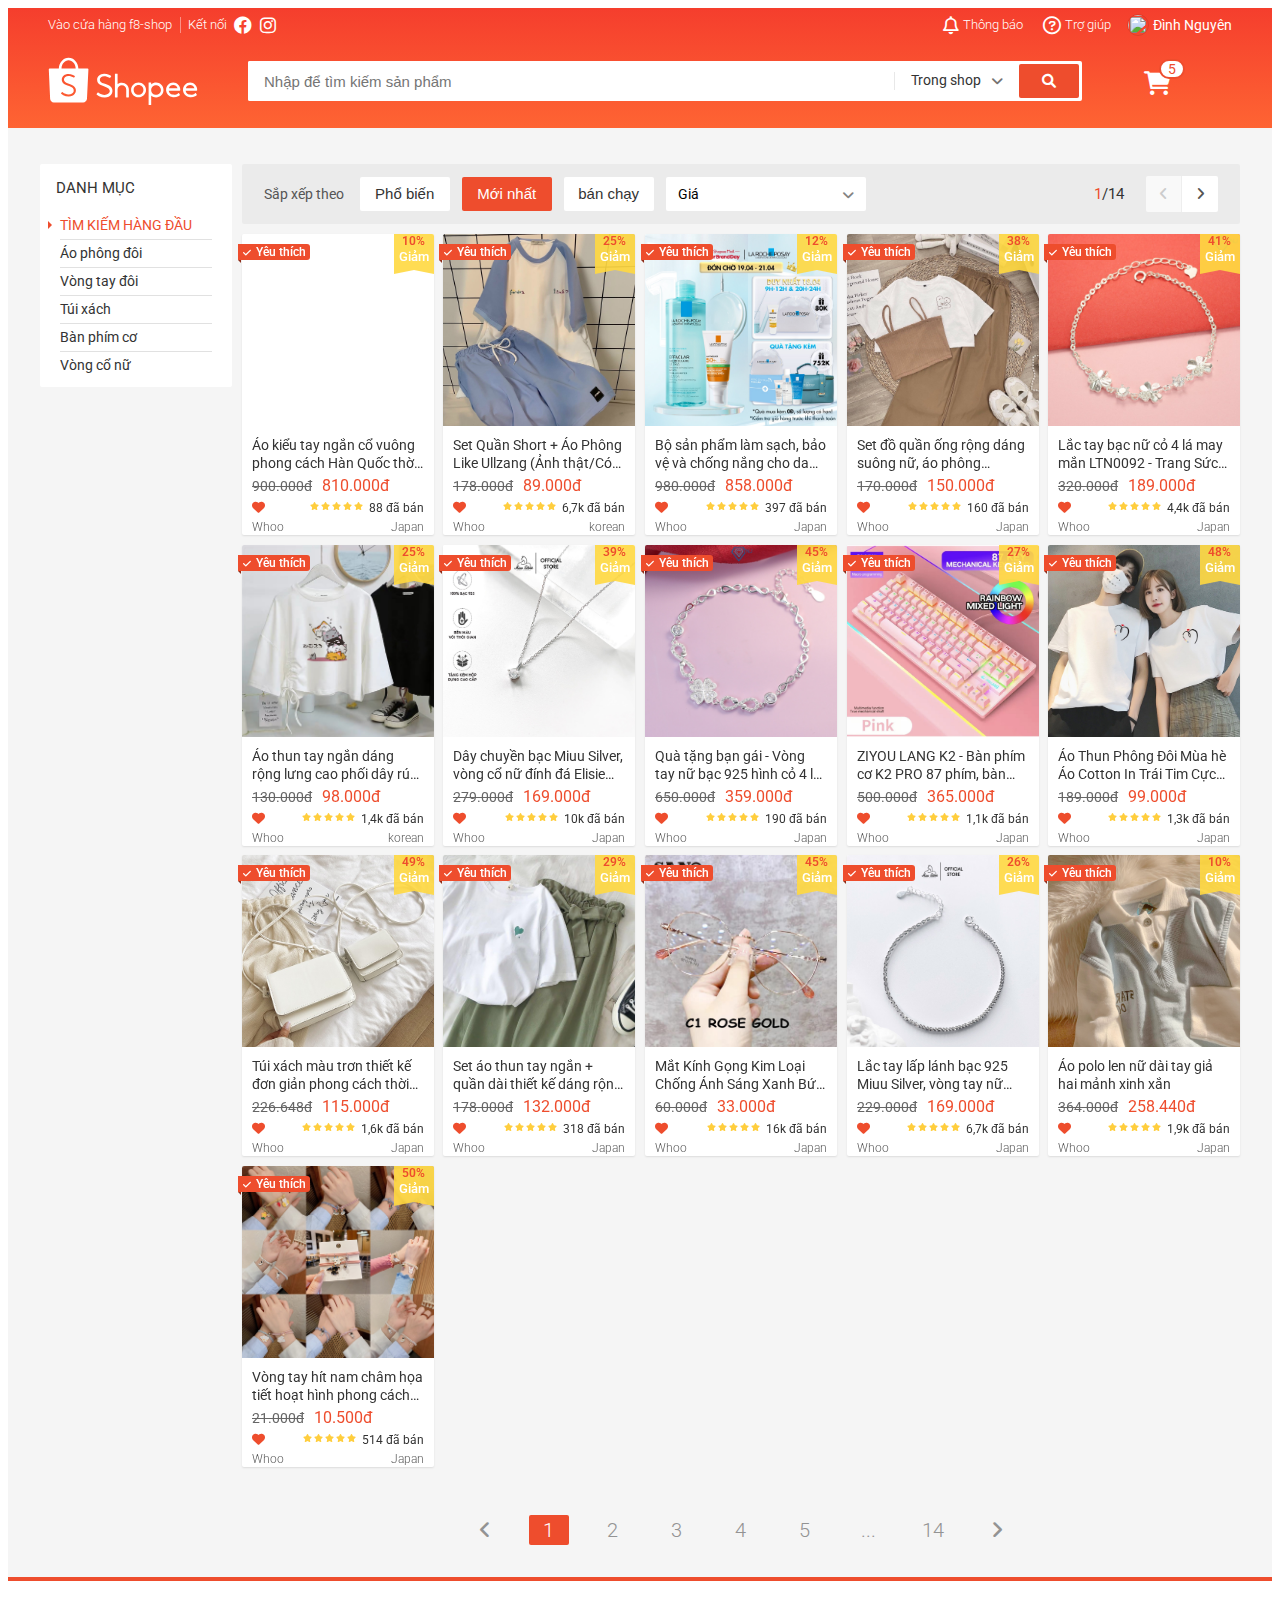
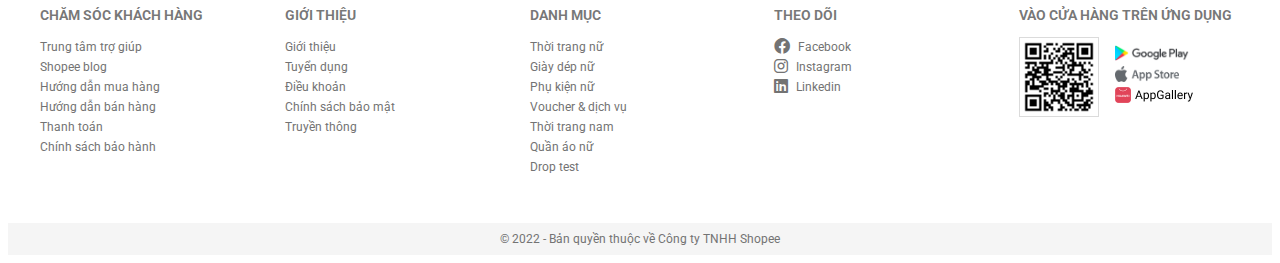
==== index.html @ a113d060 "first" ====
<!DOCTYPE html>
<html lang="en">
<head>
    <meta charset="UTF-8">
    <meta http-equiv="X-UA-Compatible" content="IE=edge">
    <meta name="viewport" content="width=device-width, initial-scale=1.0">
    <link rel="stylesheet" href="https://cdnjs.cloudflare.com/ajax/libs/normalize/8.0.1/normalize.min.css">
    <link rel="stylesheet" href="./assets/css/base.css">
    <link rel="stylesheet" href="./assets/css/main.css">
    <link rel="stylesheet" href="./assets/css/grid.css">
    <link rel="stylesheet" href="./assets/css/responsive.css">
    <link rel="preconnect" href="https://fonts.googleapis.com">
    <link rel="preconnect" href="https://fonts.gstatic.com" crossorigin>
    <link rel="stylesheet" href="./assets/fonts/fontawesome-free-6.1.1-web/css/all.min.css">
    <link href="https://fonts.googleapis.com/css2?family=Roboto:ital,wght@0,300;0,400;0,500;1,700&display=swap" rel="stylesheet">
    <title>Document</title>
</head>
<body>
    <div class="app">
        <header class="header">
            <div class="grid wide">
                <nav class="header__navbar hide-on-mobile-tablet">
                    <ul class="header__navbar-list">
                        <li class="header__navbar-item header__navbar-item--has-qr header__navbar-item--separate">
                            Vào cửa hàng f8-shop

                            <!-- header QR code -->
                            <div class="header__qr">
                                <img  src="./assets/img/qr_code.png" alt="QR code" class="header__qr-img">
                                <div class="header__qr-apps">
                                    <a href="" class="header__qr-link">
                                        <img src="./assets/img/google_play.png" alt="Google Play" class="header__qr-download-img">
                                    </a>
                                    <a href="" class="header__qr-link">
                                        <img src="./assets/img/app_store.png" alt="App Store" class="header__qr-download-img">
                                    </a>
                                    <a href="" class="header__qr-link">
                                        <img src="./assets/img/app_gladien.png" alt="App gladien" class="header__qr-download-img">
                                    </a>
                                </div>
                            </div>
                        </li>
                        <li class="header__navbar-item">
                            <span class="header__navbar-title--no-pointer">Kết nối</span> 
                            <a href="" class="header__navbar-icon-link">
                                <i class="header__navbar-icon fa-brands fa-facebook"></i>
                            </a>
                            <a href="" class="header__navbar-icon-link">
                                <i class="header__navbar-icon fa-brands fa-instagram"></i>
                            </a>
                        </li>
                    </ul>
                    
                    <ul class="header__navbar-list">
                        <li class="header__navbar-item header__navbar-item--has-notify">
                            <a href="" class="header__navbar-item-link">
                                <i class="header__navbar-icon fa-regular fa-bell"></i>
                                Thông báo
                            </a>
                             <!-- thong bao khi an -->
                            <div class="header__notify">
                                <header class="header__notify-header">
                                    <h3>Thông báo mới nhận</h3>
                                </header>
                                <ul class="header__notify-list">
                                    <li class="header__notify-item header__notify-item--viewed">
                                        <a href="" class="header__notify-link">
                                            <span>
                                                <img src="https://cf.shopee.vn/file/cf96ce5e771497d297687ad515008b70_tn" alt="" class="header__notify-img">
                                            </span>
                                            <div class="header__notify-info">
                                                <span class="header__notify-name">Nước hoa OMHON</span>
                                                <span class="header__notify-descriotion">Nước hoa nhãn hiệu OMLAOM</span>
                                            </div>
                                        </a>
                                    </li>
                                    <li class="header__notify-item header__notify-item--viewed">
                                        <a href="" class="header__notify-link">
                                            <span>
                                                <img src="https://cf.shopee.vn/file/616492b8034a6704433f8a7bff65066b" alt="" class="header__notify-img">
                                            </span>
                                            <div class="header__notify-info">
                                                <span class="header__notify-name">Khăn giấy liêm sỉ</span>
                                                <span class="header__notify-descriotion">Chuyên dùng để lau mồm những đứa ngứa mồm</span>
                                            </div>
                                        </a>
                                    </li>
                                    <li class="header__notify-item ">
                                        <a href="" class="header__notify-link">
                                            <span>
                                                <img src="https://cf.shopee.vn/file/54522c7eaac284ae2e53b05080663fac" alt="" class="header__notify-img">
                                            </span>
                                            <div class="header__notify-info">
                                                <span class="header__notify-name">Bàn phím cơ</span>
                                                <span class="header__notify-descriotion">Gõ là sướng, chạm là phê</span>
                                            </div>
                                        </a>
                                    </li>
                                    <li class="header__notify-item ">
                                        <a href="" class="header__notify-link">
                                            <span>
                                                <img src="https://cf.shopee.vn/file/06711e3a0b77868fa7aab584ec71fabf" alt="" class="header__notify-img">
                                            </span>
                                            <div class="header__notify-info">
                                                <span class="header__notify-name">Áo sơ mi luisvutton</span>
                                                <span class="header__notify-descriotion">Áo kiểu cổ vuông phối tay phồng áo sơ mi thời trang</span>
                                            </div>
                                        </a>
                                    </li>
                                </ul>
                                <footer class="header__notify-footer">
                                    <a href="" class="header__notify-footer-btn">Xem tất cả</a>
                                </footer>
                            </div>
                        </li>
                        
                        <li class="header__navbar-item">
                            <a href="" class="header__navbar-item-link">
                                <i class="header__navbar-icon fa-regular fa-circle-question"></i>
                                Trợ giúp
                            </a>  
                        </li>

                        <!-- <li class="header__navbar-item header__navbar-item--strong header__navbar-item--separate">Đăng ký</li>
                        <li class="header__navbar-item header__navbar-item--strong">Đăng nhập</li> -->
                        <li class="header__navbar-item header__navbar-user">
                            <img src="https://files.fullstack.edu.vn/f8-prod/user_avatars/59886/622811434db32.jpg" alt="" class="header__navbar-user-img">
                            <span class="header__navbar-user-name">Đình Nguyên</span>
                            <ul class="header__navbar-user-menu">
                                <li class="header__navbar-user-item">
                                    <a href="">Tài khoản của tôi</a>
                                </li>

                                <li class="header__navbar-user-item">
                                    <a href="">Địa chỉ của tôi</a>
                                </li>

                                <li class="header__navbar-user-item">
                                    <a href="">Đơn mua</a>
                                </li>

                                <li class="header__navbar-user-item header__navbar-user-item--separate">
                                    <a href="">Đăng xuất</a>
                                </li>
                            </ul>
                        </li>  
                    </ul>
                </nav>
                <!-- header with search -->
                <div class="header-with-search">
                    <label for="mobile-search-checkbox" class="header__mobile-search">
                        <i class=" header__mobile-search-icon fa-solid fa-magnifying-glass"></i>
                    </label>

                    <div class="header__logo hide-on-tablet">
                        <a href="#" class="header__logo-link ">
                            <svg viewBox="0 0 192 65" class="header__logo-img"><g fill-rule="evenodd"><path fill="#fff" d="M35.6717403 44.953764c-.3333497 2.7510509-2.0003116 4.9543414-4.5823845 6.0575984-1.4379707.6145919-3.36871.9463856-4.896954.8421628-2.3840266-.0911143-4.6237865-.6708937-6.6883352-1.7307424-.7375522-.3788551-1.8370513-1.1352759-2.6813095-1.8437757-.213839-.1790053-.239235-.2937577-.0977428-.4944671.0764015-.1151823.2172535-.3229831.5286218-.7791994.45158-.6616533.5079208-.7446018.5587128-.8221779.14448-.2217688.3792333-.2411091.6107855-.0588804.0243289.0189105.0243289.0189105.0426824.0333083.0379873.0294402.0379873.0294402.1276204.0990653.0907002.0706996.14448.1123887.166248.1287205 2.2265285 1.7438508 4.8196989 2.7495466 7.4376251 2.8501162 3.6423042-.0496401 6.2615109-1.6873341 6.7308041-4.2020035.5160305-2.7675977-1.6565047-5.1582742-5.9070334-6.4908212-1.329344-.4166762-4.6895175-1.7616869-5.3090528-2.1250697-2.9094471-1.7071043-4.2697358-3.9430584-4.0763845-6.7048539.296216-3.8283059 3.8501677-6.6835796 8.340785-6.702705 2.0082079-.004083 4.0121475.4132378 5.937338 1.2244562.6816382.2873109 1.8987274.9496089 2.3189359 1.2633517.2420093.1777159.2898136.384872.1510957.60836-.0774686.12958-.2055158.3350171-.4754821.7632974l-.0029878.0047276c-.3553311.5640922-.3664286.5817134-.447952.7136572-.140852.2144625-.3064598.2344475-.5604202.0732783-2.0600669-1.3839063-4.3437898-2.0801572-6.8554368-2.130442-3.126914.061889-5.4706057 1.9228561-5.6246892 4.4579402-.0409751 2.2896772 1.676352 3.9613243 5.3858811 5.2358503 7.529819 2.4196871 10.4113092 5.25648 9.869029 9.7292478M26.3725216 5.42669372c4.9022893 0 8.8982174 4.65220288 9.0851664 10.47578358H17.2875686c.186949-5.8235807 4.1828771-10.47578358 9.084953-10.47578358m25.370857 11.57065968c0-.6047069-.4870064-1.0948761-1.0875481-1.0948761h-11.77736c-.28896-7.68927544-5.7774923-13.82058185-12.5059489-13.82058185-6.7282432 0-12.2167755 6.13130641-12.5057355 13.82058185l-11.79421958.0002149c-.59136492.0107446-1.06748731.4968309-1.06748731 1.0946612 0 .0285807.00106706.0569465.00320118.0848825H.99995732l1.6812605 37.0613963c.00021341.1031483.00405483.2071562.01173767.3118087.00170729.0236381.003628.0470614.00554871.0704847l.00362801.0782207.00405483.004083c.25545428 2.5789222 2.12707837 4.6560709 4.67201764 4.7519129l.00576212.0055872h37.4122078c.0177132.0002149.0354264.0004298.0531396.0004298.0177132 0 .0354264-.0002149.0531396-.0004298h.0796027l.0017073-.0015043c2.589329-.0706995 4.6867431-2.1768587 4.9082648-4.787585l.0012805-.0012893.0017073-.0350275c.0021341-.0275062.0040548-.0547975.0057621-.0823037.0040548-.065757.0068292-.1312992.0078963-.1964115l1.8344904-37.207738h-.0012805c.001067-.0186956.0014939-.0376062.0014939-.0565167M176.465457 41.1518926c.720839-2.3512494 2.900423-3.9186779 5.443734-3.9186779 2.427686 0 4.739107 1.6486899 5.537598 3.9141989l.054826.1556978h-11.082664l.046506-.1512188zm13.50267 3.4063683c.014933.0006399.014933.0006399.036906.0008531.021973-.0002132.021973-.0002132.044372-.0008531.53055-.0243144.950595-.4766911.950595-1.0271786 0-.0266606-.000853-.0496953-.00256-.0865936.000427-.0068251.000427-.020262.000427-.0635588 0-5.1926268-4.070748-9.4007319-9.09145-9.4007319-5.020488 0-9.091235 4.2081051-9.091235 9.4007319 0 .3871116.022399.7731567.067838 1.1568557l.00256.0204753.01408.1013102c.250022 1.8683731 1.047233 3.5831812 2.306302 4.9708108-.00064-.0006399.00064.0006399.007253.0078915 1.396026 1.536289 3.291455 2.5833031 5.393601 2.9748936l.02752.0053321v-.0027727l.13653.0228215c.070186.0119439.144211.0236746.243409.039031 2.766879.332724 5.221231-.0661182 7.299484-1.1127057.511777-.2578611.971928-.5423827 1.37064-.8429007.128211-.0968312.243622-.1904632.34346-.2781231.051412-.0452164.092372-.083181.114131-.1051493.468898-.4830897.498124-.6543572.215249-1.0954297-.31146-.4956734-.586228-.9179769-.821744-1.2675504-.082345-.1224254-.154023-.2267215-.214396-.3133151-.033279-.0475624-.033279-.0475624-.054399-.0776356-.008319-.0117306-.008319-.0117306-.013866-.0191956l-.00256-.0038391c-.256208-.3188605-.431565-.3480805-.715933-.0970445-.030292.0268739-.131624.1051493-.14997.1245582-1.999321 1.775381-4.729508 2.3465571-7.455854 1.7760208-.507724-.1362888-.982595-.3094759-1.419919-.5184948-1.708127-.8565509-2.918343-2.3826022-3.267563-4.1490253l-.02752-.1394881h13.754612zM154.831964 41.1518926c.720831-2.3512494 2.900389-3.9186779 5.44367-3.9186779 2.427657 0 4.739052 1.6486899 5.537747 3.9141989l.054612.1556978h-11.082534l.046505-.1512188zm13.502512 3.4063683c.015146.0006399.015146.0006399.037118.0008531.02176-.0002132.02176-.0002132.044159-.0008531.530543-.0243144.950584-.4766911.950584-1.0271786 0-.0266606-.000854-.0496953-.00256-.0865936.000426-.0068251.000426-.020262.000426-.0635588 0-5.1926268-4.070699-9.4007319-9.091342-9.4007319-5.020217 0-9.091343 4.2081051-9.091343 9.4007319 0 .3871116.022826.7731567.068051 1.1568557l.00256.0204753.01408.1013102c.250019 1.8683731 1.04722 3.5831812 2.306274 4.9708108-.00064-.0006399.00064.0006399.007254.0078915 1.396009 1.536289 3.291417 2.5833031 5.393538 2.9748936l.027519.0053321v-.0027727l.136529.0228215c.070184.0119439.144209.0236746.243619.039031 2.766847.332724 5.22117-.0661182 7.299185-1.1127057.511771-.2578611.971917-.5423827 1.370624-.8429007.128209-.0968312.243619-.1904632.343456-.2781231.051412-.0452164.09237-.083181.11413-.1051493.468892-.4830897.498118-.6543572.215246-1.0954297-.311457-.4956734-.586221-.9179769-.821734-1.2675504-.082344-.1224254-.154022-.2267215-.21418-.3133151-.033492-.0475624-.033492-.0475624-.054612-.0776356-.008319-.0117306-.008319-.0117306-.013866-.0191956l-.002346-.0038391c-.256419-.3188605-.431774-.3480805-.716138-.0970445-.030292.0268739-.131623.1051493-.149969.1245582-1.999084 1.775381-4.729452 2.3465571-7.455767 1.7760208-.507717-.1362888-.982582-.3094759-1.419902-.5184948-1.708107-.8565509-2.918095-2.3826022-3.267311-4.1490253l-.027733-.1394881h13.754451zM138.32144123 49.7357905c-3.38129629 0-6.14681004-2.6808521-6.23169343-6.04042014v-.31621743c.08401943-3.35418649 2.85039714-6.03546919 6.23169343-6.03546919 3.44242097 0 6.23320537 2.7740599 6.23320537 6.1960534 0 3.42199346-2.7907844 6.19605336-6.23320537 6.19605336m.00172791-15.67913203c-2.21776751 0-4.33682838.7553485-6.03989586 2.140764l-.19352548.1573553V34.6208558c0-.4623792-.0993546-.56419733-.56740117-.56419733h-2.17651376c-.47409424 0-.56761716.09428403-.56761716.56419733v27.6400724c0 .4539841.10583425.5641973.56761716.5641973h2.17651376c.46351081 0 .56740117-.1078454.56740117-.5641973V50.734168l.19352548.1573553c1.70328347 1.3856307 3.82234434 2.1409792 6.03989586 2.1409792 5.27140956 0 9.54473746-4.2479474 9.54473746-9.48802964 0-5.239867-4.2733279-9.48781439-9.54473746-9.48781439M115.907646 49.5240292c-3.449458 0-6.245805-2.7496948-6.245805-6.1425854 0-3.3928907 2.79656-6.1427988 6.245805-6.1427988 3.448821 0 6.24538 2.7499081 6.24538 6.1427988 0 3.3926772-2.796346 6.1425854-6.24538 6.1425854m.001914-15.5438312c-5.28187 0-9.563025 4.2112903-9.563025 9.4059406 0 5.1944369 4.281155 9.4059406 9.563025 9.4059406 5.281657 0 9.562387-4.2115037 9.562387-9.4059406 0-5.1946503-4.280517-9.4059406-9.562387-9.4059406M94.5919049 34.1890939c-1.9281307 0-3.7938902.6198995-5.3417715 1.7656047l-.188189.1393105V23.2574169c0-.4254677-.1395825-.5643476-.5649971-.5643476h-2.2782698c-.4600414 0-.5652122.1100273-.5652122.5643476v29.2834155c0 .443339.1135587.5647782.5652122.5647782h2.2782698c.4226187 0 .5649971-.1457701.5649971-.5647782v-9.5648406c.023658-3.011002 2.4931278-5.4412923 5.5299605-5.4412923 3.0445753 0 5.516841 2.4421328 5.5297454 5.4630394v9.5430935c0 .4844647.0806524.5645628.5652122.5645628h2.2726775c.481764 0 .565212-.0824666.565212-.5645628v-9.5710848c-.018066-4.8280677-4.0440197-8.7806537-8.9328471-8.7806537M62.8459442 47.7938061l-.0053397.0081519c-.3248668.4921188-.4609221.6991347-.5369593.8179812-.2560916.3812097-.224267.551113.1668119.8816949.91266.7358184 2.0858968 1.508535 2.8774525 1.8955369 2.2023021 1.076912 4.5810275 1.646045 7.1017886 1.6975309 1.6283921.0821628 3.6734936-.3050536 5.1963734-.9842376 2.7569891-1.2298679 4.5131066-3.6269626 4.8208863-6.5794607.4985136-4.7841067-2.6143125-7.7747902-10.6321784-10.1849709l-.0021359-.0006435c-3.7356476-1.2047686-5.4904836-2.8064071-5.4911243-5.0426086.1099976-2.4715346 2.4015793-4.3179454 5.4932602-4.4331449 2.4904317.0062212 4.6923065.6675996 6.8557356 2.0598624.4562232.2767364.666607.2256796.9733188-.172263.035242-.0587797.1332787-.2012238.543367-.790093l.0012815-.0019308c.3829626-.5500403.5089793-.7336731.5403767-.7879478.258441-.4863266.2214903-.6738208-.244985-1.0046173-.459427-.3290803-1.7535544-1.0024722-2.4936356-1.2978721-2.0583439-.8211991-4.1863175-1.2199998-6.3042524-1.1788111-4.8198184.1046878-8.578747 3.2393171-8.8265087 7.3515337-.1572005 2.9703036 1.350301 5.3588174 4.5000778 7.124567.8829712.4661613 4.1115618 1.6865902 5.6184225 2.1278667 4.2847814 1.2547527 6.5186944 3.5630343 6.0571315 6.2864205-.4192725 2.4743234-3.0117991 4.1199394-6.6498372 4.2325647-2.6382344-.0549182-5.2963324-1.0217793-7.6043603-2.7562084-.0115337-.0083664-.0700567-.0519149-.1779185-.1323615-.1516472-.1130543-.1516472-.1130543-.1742875-.1300017-.4705335-.3247898-.7473431-.2977598-1.0346184.1302162-.0346012.0529875-.3919333.5963776-.5681431.8632459"></path></g></svg>
                        </a>
                    </div>

                    <input type="checkbox" hidden name="" id="mobile-search-checkbox" class="header__search-checkbox">
                    <div class="header__search">
                        <div class="header__search-input-wrap">
                            <input type="text" class="header__search-input" placeholder="Nhập để tìm kiếm sản phẩm">
                            <!-- search history -->
                            <div class="header__search-history">
                                <h3 class="header__search-history-heading">
                                    Lịch sử tìm kiếm
                                </h3>
                                <ul class="header__search-history-list">
                                    <li class="header__search-history-item">
                                        <a href="">Bàn phím cơ</a>
                                    </li>
                                    <li class="header__search-history-item">
                                        <a href="">Croptop nữ</a>
                                    </li>
                                    <li class="header__search-history-item">
                                        <a href="">Kem dưỡng da</a>
                                    </li>
                                    <li class="header__search-history-item">
                                        <a href="">phụ kiện đôi</a>
                                    </li>
                                </ul>
                            </div>
                        </div>
                        
                        <div class="header__search-select">
                            <span class="header__search-select-label">
                                Trong shop
                            </span>
                            <i class="header__search-select-icon fa-solid fa-angle-down"></i>
                            <ul class="header__search-option">
                                <li class="header__search-option-item header__search-option-item--active">
                                    <span>Trong shop</span>
                                    <i class="fa-solid fa-check"></i>
                                </li>
                                <li class="header__search-option-item">
                                    <span>Ngoai shop</span>
                                    <i class="fa-solid fa-check"></i>
                                </li>
                            </ul>
                        </div>
                        <button class="header__search-btn">
                            <i class="header__search-btn-icon fa-solid fa-magnifying-glass"></i>
                        </button>
                    </div>
                    <!-- cart layout -->
                    <div class="header__cart">
                        <div class="header__cart-wrap">
                            <i class="header__cart-icon fa-solid fa-cart-shopping"></i>
                            <span class="header__cart-notice">5</span>


                            <!-- no cart :header__cart-list--no-cart -->
                            <!-- TH no cart thif Thêm class :header__cart-list--no-cart  vào <div class="header__cart-list ">-->
                            <div class="header__cart-list ">
                                <img src="./assets/img/no-cart.png" alt="" class="header__cart-no-cart-img">
                                <span class="header__cart-list-no-cart-msg">
                                    Chưa có sản phẩm
                                </span>
                                <h4 class="header__cart-heading">Sản phẩm đã thêm</h4>
                                <ul class="header__cart-list-item">
                                    <!-- cart item -->
                                    <li class="header__cart-item">
                                        <img src="./assets/img/san_pham_shoppe/croptobratruecolor.jpg" alt="" class="header__cart-img">
                                        <div class="header__cart-item-info">
                                            <div class="header__cart-item-head">
                                                <h5 class="header__cart-item-name">
                                                    Bộ Áo Croptop Nữ Kèm Bra 2 Màu
                                                </h5>
                                                <div class="header__cart-item-price-wrap">
                                                    <span class="header__cart-item-price">45.000đ</span>
                                                    <span class="header__cart-item-multiply">x</span>
                                                    <span class="header__cart-item-qnt">2</span>
                                                </div>                                            
                                            </div>
                                            <div class="header__cart-item-body">
                                                <span class="header__cart-item-description">
                                                    Phân loại: Áo
                                                </span>
                                                <span class="header__cart-item-remove">Xóa</span>
                                            </div>
                                        </div>
                                    </li>

                                    <li class="header__cart-item">
                                        <img src="./assets/img/san_pham_shoppe/lac_tay.jpg" alt="" class="header__cart-img">
                                        <div class="header__cart-item-info">
                                            <div class="header__cart-item-head">
                                                <h5 class="header__cart-item-name">
                                                    Lắc tay bạc nữ cỏ 4 lá may mắn LTN0092 - Trang Sức TNJ
                                                </h5>
                                                <div class="header__cart-item-price-wrap">
                                                    <span class="header__cart-item-price">169.000đ</span>
                                                    <span class="header__cart-item-multiply">x</span>
                                                    <span class="header__cart-item-qnt">1</span>
                                                </div>                                            
                                            </div>
                                            <div class="header__cart-item-body">
                                                <span class="header__cart-item-description">
                                                    Phân loại: Bạc
                                                </span>
                                                <span class="header__cart-item-remove">Xóa</span>
                                            </div>
                                        </div>
                                    </li>

                                    <li class="header__cart-item">
                                        <img src="./assets/img/san_pham_shoppe/ao_co_vuong.jpg" alt="" class="header__cart-img">
                                        <div class="header__cart-item-info">
                                            <div class="header__cart-item-head">
                                                <h5 class="header__cart-item-name">
                                                    Áo kiểu cổ vuông thời trang
                                                </h5>
                                                <div class="header__cart-item-price-wrap">
                                                    <span class="header__cart-item-price">299.000đ</span>
                                                    <span class="header__cart-item-multiply">x</span>
                                                    <span class="header__cart-item-qnt">1</span>
                                                </div>                                            
                                            </div>
                                            <div class="header__cart-item-body">
                                                <span class="header__cart-item-description">
                                                    Phân loại: Áo
                                                </span>
                                                <span class="header__cart-item-remove">Xóa</span>
                                            </div>
                                        </div>
                                    </li>

                                    <li class="header__cart-item">
                                        <img src="./assets/img/san_pham_shoppe/switch.jpg" alt="" class="header__cart-img">
                                        <div class="header__cart-item-info">
                                            <div class="header__cart-item-head">
                                                <h5 class="header__cart-item-name">
                                                    Bàn Phím Cơ Máy Tính K2 PRO 
                                                </h5>
                                                <div class="header__cart-item-price-wrap">
                                                    <span class="header__cart-item-price">530.000đ</span>
                                                    <span class="header__cart-item-multiply">x</span>
                                                    <span class="header__cart-item-qnt">1</span>
                                                </div>                                            
                                            </div>
                                            <div class="header__cart-item-body">
                                                <span class="header__cart-item-description">
                                                    Phân loại: Bàn phím
                                                </span>
                                                <span class="header__cart-item-remove">Xóa</span>
                                            </div>
                                        </div>
                                    </li>
                                    
                                    <li class="header__cart-item">
                                        <img src="./assets/img/san_pham_shoppe/áo đôi.jpg" alt="" class="header__cart-img">
                                        <div class="header__cart-item-info">
                                            <div class="header__cart-item-head">
                                                <h5 class="header__cart-item-name">
                                                    Áo thun cặp, áo đôi nam nữ tay lỡ form rộng ATL60
                                                </h5>
                                                <div class="header__cart-item-price-wrap">
                                                    <span class="header__cart-item-price">199.000đ</span>
                                                    <span class="header__cart-item-multiply">x</span>
                                                    <span class="header__cart-item-qnt">2</span>
                                                </div>                                            
                                            </div>
                                            <div class="header__cart-item-body">
                                                <span class="header__cart-item-description">
                                                    Phân loại: Áo
                                                </span>
                                                <span class="header__cart-item-remove">Xóa</span>
                                            </div>
                                        </div>
                                    </li>
                                </ul>

                                <button class="header__cart-view-cart btn btn--primary">Xem giỏ hàng</button>
                            </div>
                        </div>
                    </div>
                </div>
            </div>
            <ul class="header__sort-bar">
                <li class="header__sort-item">
                    <a href="" class="header__sort-link">Liên quan</a>
                </li>
                <li class="header__sort-item header__sort-item--active">
                    <a href="" class="header__sort-link">Mới nhất</a>
                </li>
                <li class="header__sort-item">
                    <a href="" class="header__sort-link">Bán chạy</a>
                </li>
                <li class="header__sort-item">
                    <a href="" class="header__sort-link">Giá</a>
                </li>
            </ul>

        </header>

        <div class="app__container">
            <div class="grid wide">
                <div class="row sm-gutter app__content">
                    <div class="col l-2 m-0 c-0">
                     <nav class="category">
                         <h3 class="category__heading">
                             Danh mục
                         </h3>
         
                         <ul class="category-list">
                             <li class="category-item category-item--active">
                                 <a href="#" class="category-item__link">TÌM KIẾM HÀNG ĐẦU</a>
                             </li>
                             <li class="category-item">
                                <a href="#" class="category-item__link">Áo phông đôi</a>
                             </li>
                             <li class="category-item ">
                                 <a href="#" class="category-item__link">Vòng tay đôi</a>
                             </li>
                             <li class="category-item">
                                 <a href="#" class="category-item__link">Túi xách</a>
                             </li>
                             <li class="category-item">
                                <a href="#" class="category-item__link">Bàn phím cơ</a>
                            </li>
                            <li class="category-item">
                                <a href="#" class="category-item__link">Vòng cổ nữ</a>
                            </li>
                         </ul>
                     </nav>
                     </div>
                    <div class="col l-10 m-12 c-12">
                        <div class="home-filter hide-on-mobile-tablet">
                            <span class="home-filter_label">Sắp xếp theo</span>
                            <button class="home-filter__btn btn">Phổ biến</button>
                            <button class="home-filter__btn btn btn--primary">Mới nhất</button>
                            <button class="home-filter__btn btn">bán chạy</button>
                            <!-- <section class="home-filter" >
                                
                            </section> -->
                            <div class="select-input">
                                <span class="select-input__label">Giá</span>
                                <i class="select-input__icon fa-solid fa-angle-down"></i>
                               <!-- list options -->
                                <ul class="select-input__list">
                                    <li class="select-input__item">
                                        <a href="" class="select-input__link">Giá: thấp đến cao</a>
                                    </li>
                                    <li class="select-input__item"> 
                                        <a href="" class="select-input__link">Giá: cao đến thấp</a>
                                    </li>
                                   
                                </ul>
                            </div>

                            <div class="home-filter__pag">
                                <span class="home-filter__pag-num">
                                   <span class="home-filter__pag-current">1</span>/14
                                </span> 
                                
                                <div class="home-filter__pag-control">
                                    <a href="" class="home-filter__pag-btn home-filter__pag-btn--disabled">
                                        <i class="home-filter__pag-icon fa-solid fa-angle-left"></i>
                                    </a>
                                    <a href="" class="home-filter__pag-btn">
                                        <i class="home-filter__pag-icon fa-solid fa-angle-right"></i>
                                    </a>
                                </div>
                            </div>
                        </div>

                        <nav class="mobile-category">
                            <ul class="mobile-category__list">
                                <li class="mobile-category__item">
                                    <a href="" class="mobile-category__link">Dung cu & thiet bi ten ich Dung cu va</a>
                                </li>
                                <li class="mobile-category__item">
                                    <a href="" class="mobile-category__link">Tien ich kinh te cao</a>
                                </li>
                                <li class="mobile-category__item">
                                    <a href="" class="mobile-category__link">Tien ich kinh te cao</a>
                                </li>
                                <li class="mobile-category__item">
                                    <a href="" class="mobile-category__link">Tien ich kinh te cao</a>
                                </li>
                                <li class="mobile-category__item">
                                    <a href="" class="mobile-category__link">Tien ich kinh te cao</a>
                                </li>
                                <li class="mobile-category__item">
                                    <a href="" class="mobile-category__link">Tien ich kinh te cao</a>
                                </li>
                                <li class="mobile-category__item">
                                    <a href="" class="mobile-category__link">Tien ich kinh te cao</a>
                                </li>
                                <li class="mobile-category__item">
                                    <a href="" class="mobile-category__link">Tien ich kinh te cao</a>
                                </li>
                                <li class="mobile-category__item">
                                    <a href="" class="mobile-category__link">Tien ich kinh te cao</a>
                                </li>
                                <li class="mobile-category__item">
                                    <a href="" class="mobile-category__link">Tien ich kinh te cao</a>
                                </li>
                                <li class="mobile-category__item">
                                    <a href="" class="mobile-category__link">Tien ich kinh te cao</a>
                                </li>
                                <li class="mobile-category__item">
                                    <a href="" class="mobile-category__link">Tien ich kinh te cao</a>
                                </li>
                                <li class="mobile-category__item">
                                    <a href="" class="mobile-category__link">Tien ich kinh te cao</a>
                                </li>
                                <li class="mobile-category__item">
                                    <a href="" class="mobile-category__link">Tien ich kinh te cao</a>
                                </li>
                                <li class="mobile-category__item">
                                    <a href="" class="mobile-category__link">Tien ich kinh te cao</a>
                                </li>
                                <li class="mobile-category__item">
                                    <a href="" class="mobile-category__link">Tien ich kinh te cao</a>
                                </li>
                                <li class="mobile-category__item">
                                    <a href="" class="mobile-category__link">Tien ich kinh te cao</a>
                                </li>
                                <li class="mobile-category__item">
                                    <a href="" class="mobile-category__link">Tien ich kinh te cao</a>
                                </li>
                                <li class="mobile-category__item">
                                    <a href="" class="mobile-category__link">Tien ich kinh te cao</a>
                                </li>
                                <li class="mobile-category__item">
                                    <a href="" class="mobile-category__link">Tien ich kinh te cao</a>
                                </li>
                                <li class="mobile-category__item">
                                    <a href="" class="mobile-category__link">Tien ich kinh te cao</a>
                                </li>
                                <li class="mobile-category__item">
                                    <a href="" class="mobile-category__link">Tien ich kinh te cao</a>
                                </li>
                                <li class="mobile-category__item">
                                    <a href="" class="mobile-category__link">Tien ich kinh te cao</a>
                                </li>
                                <li class="mobile-category__item">
                                    <a href="" class="mobile-category__link">Tien ich kinh te cao</a>
                                </li>
                                <li class="mobile-category__item">
                                    <a href="" class="mobile-category__link">Tien ich kinh te cao</a>
                                </li>
                                <li class="mobile-category__item">
                                    <a href="" class="mobile-category__link">Tien ich kinh te cao</a>
                                </li>
                                <li class="mobile-category__item">
                                    <a href="" class="mobile-category__link">Tien ich kinh te cao</a>
                                </li>
                                <li class="mobile-category__item">
                                    <a href="" class="mobile-category__link">Tien ich kinh te cao</a>
                                </li>
                            </ul>
                        </nav>

                        <div class="home-product">
                            <!-- grid->row->column -->
                            <div class="row sm-gutter">
                                <!-- product item -->
                                <div class="col l-2-4 m-4 c-6 ">
                                    <a href="" class="home-product-item">
                                        <div class="home-product-item__img " style="background-image: url(https://cf.shopee.vn/file/592ea4436bbabc1244c7ac4998e8efaa_tn);"></div>
                                        <h4 class="home-product-item__name">Áo kiểu tay ngắn cổ vuông phong cách Hàn Quốc thời trang cho nữ</h4>
                                        <div class="home-product-item__price">
                                            <span class="home-product-item__price-old">900.000đ</span>
                                            <span class="home-product-item__price-current">810.000đ</span>
                                        </div>
                                        <div class="home-product-item__action">
                                            <span class="home-product-item__like home-product-item__like--liked">
                                                <i class="home-product-item__like-icon-empty fa-regular fa-heart"></i>
                                                <i class="home-product-item__like-icon-fill fa-solid fa-heart"></i>
                                            </span>
                                            <div class="home-product-item__rating">
                                                <i class="home-product-item__star--gold fa-solid fa-star"></i>
                                                <i class="home-product-item__star--gold fa-solid fa-star"></i>
                                                <i class="home-product-item__star--gold fa-solid fa-star"></i>
                                                <i class="home-product-item__star--gold fa-solid fa-star"></i>
                                                <i class="home-product-item__star--gold fa-solid fa-star"></i>
                                            </div>
                                            <span class="home-product-item__sold">88 đã bán</span>
                                        </div>
                                        <div class="home-product-item__origin">
                                            <span class="home-product-item__brand">Whoo</span>
                                            <span class="home-product-item__origin-name">Japan</span>
                                        </div>
                                        <div class="home-product-item__favourite">
                                            <i class="fa-solid fa-check"></i>
                                            <span>Yêu thích</span> 
                                        </div>
                                        <div class="home-product-item__sale-off">
                                            <span class="home-product-item__sale-off-percent">10%</span>
                                            <span class="home-product-item__sale-off-label">Giảm</span>
                                        </div>
                                    </a>
                                </div>
                                <div class="col l-2-4 m-4 c-6 ">
                                    <a href="" class="home-product-item">
                                        <div class="home-product-item__img " style="background-image: url(./assets/img/SP/Like\ Ullzang.jpg);"></div>
                                        <h4 class="home-product-item__name">Set Quần Short + Áo Phông Like Ullzang (Ảnh thật/Có Sẵn)</h4>
                                        <div class="home-product-item__price">
                                            <span class="home-product-item__price-old">178.000đ</span>
                                            <span class="home-product-item__price-current">89.000đ</span>
                                        </div>
                                        <div class="home-product-item__action">
                                            <span class="home-product-item__like home-product-item__like--liked">
                                                <i class="home-product-item__like-icon-empty fa-regular fa-heart"></i>
                                                <i class="home-product-item__like-icon-fill fa-solid fa-heart"></i>
                                            </span>
                                            <div class="home-product-item__rating">
                                                <i class="home-product-item__star--gold fa-solid fa-star"></i>
                                                <i class="home-product-item__star--gold fa-solid fa-star"></i>
                                                <i class="home-product-item__star--gold fa-solid fa-star"></i>
                                                <i class="home-product-item__star--gold fa-solid fa-star"></i>
                                                <i class="home-product-item__star--gold fa-solid fa-star"></i>
                                            </div>
                                            <span class="home-product-item__sold">6,7k đã bán</span>
                                        </div>
                                        <div class="home-product-item__origin">
                                            <span class="home-product-item__brand">Whoo</span>
                                            <span class="home-product-item__origin-name">korean</span>
                                        </div>
                                        <div class="home-product-item__favourite">
                                            <i class="fa-solid fa-check"></i>
                                            <span>Yêu thích</span> 
                                        </div>
                                        <div class="home-product-item__sale-off">
                                            <span class="home-product-item__sale-off-percent">25%</span>
                                            <span class="home-product-item__sale-off-label">Giảm</span>
                                        </div>
                                    </a>
                                </div>
                                <div class="col l-2-4 m-4 c-6 ">
                                    <a href="" class="home-product-item">
                                        <div class="home-product-item__img " style="background-image: url(./assets/img/SP/kem\ chống\ nắng.jpg);"></div>
                                        <h4 class="home-product-item__name">Bộ sản phẩm làm sạch, bảo vệ và chống nắng cho da dầu nhạy cảm La Roche-Posay</h4>
                                        <div class="home-product-item__price">
                                            <span class="home-product-item__price-old">980.000đ</span>
                                            <span class="home-product-item__price-current">858.000đ</span>
                                        </div>
                                        <div class="home-product-item__action">
                                            <span class="home-product-item__like home-product-item__like--liked">
                                                <i class="home-product-item__like-icon-empty fa-regular fa-heart"></i>
                                                <i class="home-product-item__like-icon-fill fa-solid fa-heart"></i>
                                            </span>
                                            <div class="home-product-item__rating">
                                                <i class="home-product-item__star--gold fa-solid fa-star"></i>
                                                <i class="home-product-item__star--gold fa-solid fa-star"></i>
                                                <i class="home-product-item__star--gold fa-solid fa-star"></i>
                                                <i class="home-product-item__star--gold fa-solid fa-star"></i>
                                                <i class="home-product-item__star--gold fa-solid fa-star"></i>
                                            </div>
                                            <span class="home-product-item__sold">397 đã bán</span>
                                        </div>
                                        <div class="home-product-item__origin">
                                            <span class="home-product-item__brand">Whoo</span>
                                            <span class="home-product-item__origin-name">Japan</span>
                                        </div>
                                        <div class="home-product-item__favourite">
                                            <i class="fa-solid fa-check"></i>
                                            <span>Yêu thích</span> 
                                        </div>
                                        <div class="home-product-item__sale-off">
                                            <span class="home-product-item__sale-off-percent">12%</span>
                                            <span class="home-product-item__sale-off-label">Giảm</span>
                                        </div>
                                    </a>
                                </div>
                                <div class="col l-2-4 m-4 c-6 ">
                                    <a href="" class="home-product-item">
                                        <div class="home-product-item__img " style="background-image: url(./assets/img/SP/set\ đồ\ croptop.jpg);"></div>
                                        <h4 class="home-product-item__name">Set đồ quần ống rộng dáng suông nữ, áo phông croptop và áo thun hai dây chất liệu cotton thun thoáng mát thời trang</h4>
                                        <div class="home-product-item__price">
                                            <span class="home-product-item__price-old">170.000đ</span>
                                            <span class="home-product-item__price-current">150.000đ</span>
                                        </div>
                                        <div class="home-product-item__action">
                                            <span class="home-product-item__like home-product-item__like--liked">
                                                <i class="home-product-item__like-icon-empty fa-regular fa-heart"></i>
                                                <i class="home-product-item__like-icon-fill fa-solid fa-heart"></i>
                                            </span>
                                            <div class="home-product-item__rating">
                                                <i class="home-product-item__star--gold fa-solid fa-star"></i>
                                                <i class="home-product-item__star--gold fa-solid fa-star"></i>
                                                <i class="home-product-item__star--gold fa-solid fa-star"></i>
                                                <i class="home-product-item__star--gold fa-solid fa-star"></i>
                                                <i class="home-product-item__star--gold fa-solid fa-star"></i>
                                            </div>
                                            <span class="home-product-item__sold">160 đã bán</span>
                                        </div>
                                        <div class="home-product-item__origin">
                                            <span class="home-product-item__brand">Whoo</span>
                                            <span class="home-product-item__origin-name">Japan</span>
                                        </div>
                                        <div class="home-product-item__favourite">
                                            <i class="fa-solid fa-check"></i>
                                            <span>Yêu thích</span> 
                                        </div>
                                        <div class="home-product-item__sale-off">
                                            <span class="home-product-item__sale-off-percent">38%</span>
                                            <span class="home-product-item__sale-off-label">Giảm</span>
                                        </div>
                                    </a>
                                </div>
                                <div class="col l-2-4 m-4 c-6 ">
                                    <a href="" class="home-product-item">
                                        <div class="home-product-item__img " style="background-image: url(./assets/img/SP/may\ mắn\ LTN0092.jpg);"></div>
                                        <h4 class="home-product-item__name">Lắc tay bạc nữ cỏ 4 lá may mắn LTN0092 - Trang Sức TNJ</h4>
                                        <div class="home-product-item__price">
                                            <span class="home-product-item__price-old">320.000đ</span>
                                            <span class="home-product-item__price-current">189.000đ</span>
                                        </div>
                                        <div class="home-product-item__action">
                                            <span class="home-product-item__like home-product-item__like--liked">
                                                <i class="home-product-item__like-icon-empty fa-regular fa-heart"></i>
                                                <i class="home-product-item__like-icon-fill fa-solid fa-heart"></i>
                                            </span>
                                            <div class="home-product-item__rating">
                                                <i class="home-product-item__star--gold fa-solid fa-star"></i>
                                                <i class="home-product-item__star--gold fa-solid fa-star"></i>
                                                <i class="home-product-item__star--gold fa-solid fa-star"></i>
                                                <i class="home-product-item__star--gold fa-solid fa-star"></i>
                                                <i class="home-product-item__star--gold fa-solid fa-star"></i>
                                            </div>
                                            <span class="home-product-item__sold">4,4k đã bán</span>
                                        </div>
                                        <div class="home-product-item__origin">
                                            <span class="home-product-item__brand">Whoo</span>
                                            <span class="home-product-item__origin-name">Japan</span>
                                        </div>
                                        <div class="home-product-item__favourite">
                                            <i class="fa-solid fa-check"></i>
                                            <span>Yêu thích</span> 
                                        </div>
                                        <div class="home-product-item__sale-off">
                                            <span class="home-product-item__sale-off-percent">41%</span>
                                            <span class="home-product-item__sale-off-label">Giảm</span>
                                        </div>
                                    </a>
                                </div>
                                <div class="col l-2-4 m-4 c-6 ">
                                    <a href="" class="home-product-item">
                                        <div class="home-product-item__img " style="background-image: url(./assets/img/SP/áo\ thun\ ngăn\ stay.jpg);"></div>
                                        <h4 class="home-product-item__name">Áo thun tay ngắn dáng rộng lưng cao phối dây rút phong cách Hàn Quốc</h4>
                                        <div class="home-product-item__price">
                                            <span class="home-product-item__price-old">130.000đ</span>
                                            <span class="home-product-item__price-current">98.000đ</span>
                                        </div>
                                        <div class="home-product-item__action">
                                            <span class="home-product-item__like home-product-item__like--liked">
                                                <i class="home-product-item__like-icon-empty fa-regular fa-heart"></i>
                                                <i class="home-product-item__like-icon-fill fa-solid fa-heart"></i>
                                            </span>
                                            <div class="home-product-item__rating">
                                                <i class="home-product-item__star--gold fa-solid fa-star"></i>
                                                <i class="home-product-item__star--gold fa-solid fa-star"></i>
                                                <i class="home-product-item__star--gold fa-solid fa-star"></i>
                                                <i class="home-product-item__star--gold fa-solid fa-star"></i>
                                                <i class="home-product-item__star--gold fa-solid fa-star"></i>
                                            </div>
                                            <span class="home-product-item__sold">1,4k đã bán</span>
                                        </div>
                                        <div class="home-product-item__origin">
                                            <span class="home-product-item__brand">Whoo</span>
                                            <span class="home-product-item__origin-name">korean</span>
                                        </div>
                                        <div class="home-product-item__favourite">
                                            <i class="fa-solid fa-check"></i>
                                            <span>Yêu thích</span> 
                                        </div>
                                        <div class="home-product-item__sale-off">
                                            <span class="home-product-item__sale-off-percent">25%</span>
                                            <span class="home-product-item__sale-off-label">Giảm</span>
                                        </div>
                                    </a>
                                </div>
                                <div class="col l-2-4 m-4 c-6 ">
                                    <a href="" class="home-product-item">
                                        <div class="home-product-item__img " style="background-image: url(./assets/img/SP/day\ chuyền\ bạc\ miuu.jpg);"></div>
                                        <h4 class="home-product-item__name">Dây chuyền bạc Miuu Silver, vòng cổ nữ đính đá Elisie Necklace</h4>
                                        <div class="home-product-item__price">
                                            <span class="home-product-item__price-old">279.000đ</span>
                                            <span class="home-product-item__price-current">169.000đ</span>
                                        </div>
                                        <div class="home-product-item__action">
                                            <span class="home-product-item__like home-product-item__like--liked">
                                                <i class="home-product-item__like-icon-empty fa-regular fa-heart"></i>
                                                <i class="home-product-item__like-icon-fill fa-solid fa-heart"></i>
                                            </span>
                                            <div class="home-product-item__rating">
                                                <i class="home-product-item__star--gold fa-solid fa-star"></i>
                                                <i class="home-product-item__star--gold fa-solid fa-star"></i>
                                                <i class="home-product-item__star--gold fa-solid fa-star"></i>
                                                <i class="home-product-item__star--gold fa-solid fa-star"></i>
                                                <i class="home-product-item__star--gold fa-solid fa-star"></i>
                                            </div>
                                            <span class="home-product-item__sold">10k đã bán</span>
                                        </div>
                                        <div class="home-product-item__origin">
                                            <span class="home-product-item__brand">Whoo</span>
                                            <span class="home-product-item__origin-name">Japan</span>
                                        </div>
                                        <div class="home-product-item__favourite">
                                            <i class="fa-solid fa-check"></i>
                                            <span>Yêu thích</span> 
                                        </div>
                                        <div class="home-product-item__sale-off">
                                            <span class="home-product-item__sale-off-percent">39%</span>
                                            <span class="home-product-item__sale-off-label">Giảm</span>
                                        </div>
                                    </a>
                                </div>
                                <div class="col l-2-4 m-4 c-6 ">
                                    <a href="" class="home-product-item">
                                        <div class="home-product-item__img " style="background-image: url(./assets/img/SP/vòng\ may\ mắn\ tặng\ bạn\ gái.jpg);"></div>
                                        <h4 class="home-product-item__name">Quà tặng bạn gái - Vòng tay nữ bạc 925 hình cỏ 4 lá may mắn LTN0130 - Trang Sức TNJ</h4>
                                        <div class="home-product-item__price">
                                            <span class="home-product-item__price-old">650.000đ</span>
                                            <span class="home-product-item__price-current">359.000đ</span>
                                        </div>
                                        <div class="home-product-item__action">
                                            <span class="home-product-item__like home-product-item__like--liked">
                                                <i class="home-product-item__like-icon-empty fa-regular fa-heart"></i>
                                                <i class="home-product-item__like-icon-fill fa-solid fa-heart"></i>
                                            </span>
                                            <div class="home-product-item__rating">
                                                <i class="home-product-item__star--gold fa-solid fa-star"></i>
                                                <i class="home-product-item__star--gold fa-solid fa-star"></i>
                                                <i class="home-product-item__star--gold fa-solid fa-star"></i>
                                                <i class="home-product-item__star--gold fa-solid fa-star"></i>
                                                <i class="home-product-item__star--gold fa-solid fa-star"></i>
                                            </div>
                                            <span class="home-product-item__sold">190 đã bán</span>
                                        </div>
                                        <div class="home-product-item__origin">
                                            <span class="home-product-item__brand">Whoo</span>
                                            <span class="home-product-item__origin-name">Japan</span>
                                        </div>
                                        <div class="home-product-item__favourite">
                                            <i class="fa-solid fa-check"></i>
                                            <span>Yêu thích</span> 
                                        </div>
                                        <div class="home-product-item__sale-off">
                                            <span class="home-product-item__sale-off-percent">45%</span>
                                            <span class="home-product-item__sale-off-label">Giảm</span>
                                        </div>
                                    </a>
                                </div>
                                <div class="col l-2-4 m-4 c-6 ">
                                    <a href="" class="home-product-item">
                                        <div class="home-product-item__img " style="background-image: url(./assets/img/SP/bàn\ phím\ cơ\ k2pro.jpg);"></div>
                                        <h4 class="home-product-item__name">ZIYOU LANG K2 - Bàn phím cơ K2 PRO 87 phím, bàn phím máy tính chơi game có dây Led RGB 10 Chế Độ Khác Nhau</h4>
                                        <div class="home-product-item__price">
                                            <span class="home-product-item__price-old">500.000đ</span>
                                            <span class="home-product-item__price-current">365.000đ</span>
                                        </div>
                                        <div class="home-product-item__action">
                                            <span class="home-product-item__like home-product-item__like--liked">
                                                <i class="home-product-item__like-icon-empty fa-regular fa-heart"></i>
                                                <i class="home-product-item__like-icon-fill fa-solid fa-heart"></i>
                                            </span>
                                            <div class="home-product-item__rating">
                                                <i class="home-product-item__star--gold fa-solid fa-star"></i>
                                                <i class="home-product-item__star--gold fa-solid fa-star"></i>
                                                <i class="home-product-item__star--gold fa-solid fa-star"></i>
                                                <i class="home-product-item__star--gold fa-solid fa-star"></i>
                                                <i class="home-product-item__star--gold fa-solid fa-star"></i>
                                            </div>
                                            <span class="home-product-item__sold">1,1k đã bán</span>
                                        </div>
                                        <div class="home-product-item__origin">
                                            <span class="home-product-item__brand">Whoo</span>
                                            <span class="home-product-item__origin-name">Japan</span>
                                        </div>
                                        <div class="home-product-item__favourite">
                                            <i class="fa-solid fa-check"></i>
                                            <span>Yêu thích</span> 
                                        </div>
                                        <div class="home-product-item__sale-off">
                                            <span class="home-product-item__sale-off-percent">27%</span>
                                            <span class="home-product-item__sale-off-label">Giảm</span>
                                        </div>
                                    </a>
                                </div>
                                <div class="col l-2-4 m-4 c-6 ">
                                    <a href="" class="home-product-item">
                                        <div class="home-product-item__img " style="background-image: url(./assets/img/SP/áo\ couple.jpg);"></div>
                                        <h4 class="home-product-item__name">Áo Thun Phông Đôi Mùa hè Áo Cotton In Trái Tim Cực Đẹp AM05</h4>
                                        <div class="home-product-item__price">
                                            <span class="home-product-item__price-old">189.000đ</span>
                                            <span class="home-product-item__price-current">99.000đ</span>
                                        </div>
                                        <div class="home-product-item__action">
                                            <span class="home-product-item__like home-product-item__like--liked">
                                                <i class="home-product-item__like-icon-empty fa-regular fa-heart"></i>
                                                <i class="home-product-item__like-icon-fill fa-solid fa-heart"></i>
                                            </span>
                                            <div class="home-product-item__rating">
                                                <i class="home-product-item__star--gold fa-solid fa-star"></i>
                                                <i class="home-product-item__star--gold fa-solid fa-star"></i>
                                                <i class="home-product-item__star--gold fa-solid fa-star"></i>
                                                <i class="home-product-item__star--gold fa-solid fa-star"></i>
                                                <i class="home-product-item__star--gold fa-solid fa-star"></i>
                                            </div>
                                            <span class="home-product-item__sold">1,3k đã bán</span>
                                        </div>
                                        <div class="home-product-item__origin">
                                            <span class="home-product-item__brand">Whoo</span>
                                            <span class="home-product-item__origin-name">Japan</span>
                                        </div>
                                        <div class="home-product-item__favourite">
                                            <i class="fa-solid fa-check"></i>
                                            <span>Yêu thích</span> 
                                        </div>
                                        <div class="home-product-item__sale-off">
                                            <span class="home-product-item__sale-off-percent">48%</span>
                                            <span class="home-product-item__sale-off-label">Giảm</span>
                                        </div>
                                    </a>
                                </div>
                                <div class="col l-2-4 m-4 c-6 ">
                                    <a href="" class="home-product-item">
                                        <div class="home-product-item__img " style="background-image: url(./assets/img/SP/túi\ xách.jpg);"></div>
                                        <h4 class="home-product-item__name">Túi xách màu trơn thiết kế đơn giản phong cách thời trang xinh xắn cho nữ</h4>
                                        <div class="home-product-item__price">
                                            <span class="home-product-item__price-old">226.648đ</span>
                                            <span class="home-product-item__price-current">115.000đ</span>
                                        </div>
                                        <div class="home-product-item__action">
                                            <span class="home-product-item__like home-product-item__like--liked">
                                                <i class="home-product-item__like-icon-empty fa-regular fa-heart"></i>
                                                <i class="home-product-item__like-icon-fill fa-solid fa-heart"></i>
                                            </span>
                                            <div class="home-product-item__rating">
                                                <i class="home-product-item__star--gold fa-solid fa-star"></i>
                                                <i class="home-product-item__star--gold fa-solid fa-star"></i>
                                                <i class="home-product-item__star--gold fa-solid fa-star"></i>
                                                <i class="home-product-item__star--gold fa-solid fa-star"></i>
                                                <i class="home-product-item__star--gold fa-solid fa-star"></i>
                                            </div>
                                            <span class="home-product-item__sold">1,6k đã bán</span>
                                        </div>
                                        <div class="home-product-item__origin">
                                            <span class="home-product-item__brand">Whoo</span>
                                            <span class="home-product-item__origin-name">Japan</span>
                                        </div>
                                        <div class="home-product-item__favourite">
                                            <i class="fa-solid fa-check"></i>
                                            <span>Yêu thích</span> 
                                        </div>
                                        <div class="home-product-item__sale-off">
                                            <span class="home-product-item__sale-off-percent">49%</span>
                                            <span class="home-product-item__sale-off-label">Giảm</span>
                                        </div>
                                    </a>
                                </div>
                                <div class="col l-2-4 m-4 c-6 ">
                                    <a href="" class="home-product-item">
                                        <div class="home-product-item__img " style="background-image: url(./assets/img/SP/set\ áo\ thun.jpg);"></div>
                                        <h4 class="home-product-item__name">Set áo thun tay ngắn + quần dài thiết kế dáng rộng che khuyết điểm</h4>
                                        <div class="home-product-item__price">
                                            <span class="home-product-item__price-old">178.000đ</span>
                                            <span class="home-product-item__price-current">132.000đ</span>
                                        </div>
                                        <div class="home-product-item__action">
                                            <span class="home-product-item__like home-product-item__like--liked">
                                                <i class="home-product-item__like-icon-empty fa-regular fa-heart"></i>
                                                <i class="home-product-item__like-icon-fill fa-solid fa-heart"></i>
                                            </span>
                                            <div class="home-product-item__rating">
                                                <i class="home-product-item__star--gold fa-solid fa-star"></i>
                                                <i class="home-product-item__star--gold fa-solid fa-star"></i>
                                                <i class="home-product-item__star--gold fa-solid fa-star"></i>
                                                <i class="home-product-item__star--gold fa-solid fa-star"></i>
                                                <i class="home-product-item__star--gold fa-solid fa-star"></i>
                                            </div>
                                            <span class="home-product-item__sold">318 đã bán</span>
                                        </div>
                                        <div class="home-product-item__origin">
                                            <span class="home-product-item__brand">Whoo</span>
                                            <span class="home-product-item__origin-name">Japan</span>
                                        </div>
                                        <div class="home-product-item__favourite">
                                            <i class="fa-solid fa-check"></i>
                                            <span>Yêu thích</span> 
                                        </div>
                                        <div class="home-product-item__sale-off">
                                            <span class="home-product-item__sale-off-percent">29%</span>
                                            <span class="home-product-item__sale-off-label">Giảm</span>
                                        </div>
                                    </a>
                                </div>
                                <div class="col l-2-4 m-4 c-6 ">
                                    <a href="" class="home-product-item">
                                        <div class="home-product-item__img " style="background-image: url(./assets/img/SP/kính.jpg);"></div>
                                        <h4 class="home-product-item__name">Mắt Kính Gọng Kim Loại Chống Ánh Sáng Xanh Bức Xạ Máy Tính Bảo Vệ Mắt Cho Nam Và Nữ</h4>
                                        <div class="home-product-item__price">
                                            <span class="home-product-item__price-old">60.000đ</span>
                                            <span class="home-product-item__price-current">33.000đ</span>
                                        </div>
                                        <div class="home-product-item__action">
                                            <span class="home-product-item__like home-product-item__like--liked">
                                                <i class="home-product-item__like-icon-empty fa-regular fa-heart"></i>
                                                <i class="home-product-item__like-icon-fill fa-solid fa-heart"></i>
                                            </span>
                                            <div class="home-product-item__rating">
                                                <i class="home-product-item__star--gold fa-solid fa-star"></i>
                                                <i class="home-product-item__star--gold fa-solid fa-star"></i>
                                                <i class="home-product-item__star--gold fa-solid fa-star"></i>
                                                <i class="home-product-item__star--gold fa-solid fa-star"></i>
                                                <i class="home-product-item__star--gold fa-solid fa-star"></i>
                                            </div>
                                            <span class="home-product-item__sold">16k đã bán</span>
                                        </div>
                                        <div class="home-product-item__origin">
                                            <span class="home-product-item__brand">Whoo</span>
                                            <span class="home-product-item__origin-name">Japan</span>
                                        </div>
                                        <div class="home-product-item__favourite">
                                            <i class="fa-solid fa-check"></i>
                                            <span>Yêu thích</span> 
                                        </div>
                                        <div class="home-product-item__sale-off">
                                            <span class="home-product-item__sale-off-percent">45%</span>
                                            <span class="home-product-item__sale-off-label">Giảm</span>
                                        </div>
                                    </a>
                                </div>
                                <div class="col l-2-4 m-4 c-6 ">
                                    <a href="" class="home-product-item">
                                        <div class="home-product-item__img " style="background-image: url(./assets/img/SP/vòng.jpg);"></div>
                                        <h4 class="home-product-item__name">Lắc tay lấp lánh bạc 925 Miuu Silver, vòng tay nữ thiết kế mở dễ dàng chỉnh size</h4>
                                        <div class="home-product-item__price">
                                            <span class="home-product-item__price-old">229.000đ</span>
                                            <span class="home-product-item__price-current">169.000đ</span>
                                        </div>
                                        <div class="home-product-item__action">
                                            <span class="home-product-item__like home-product-item__like--liked">
                                                <i class="home-product-item__like-icon-empty fa-regular fa-heart"></i>
                                                <i class="home-product-item__like-icon-fill fa-solid fa-heart"></i>
                                            </span>
                                            <div class="home-product-item__rating">
                                                <i class="home-product-item__star--gold fa-solid fa-star"></i>
                                                <i class="home-product-item__star--gold fa-solid fa-star"></i>
                                                <i class="home-product-item__star--gold fa-solid fa-star"></i>
                                                <i class="home-product-item__star--gold fa-solid fa-star"></i>
                                                <i class="home-product-item__star--gold fa-solid fa-star"></i>
                                            </div>
                                            <span class="home-product-item__sold">6,7k đã bán</span>
                                        </div>
                                        <div class="home-product-item__origin">
                                            <span class="home-product-item__brand">Whoo</span>
                                            <span class="home-product-item__origin-name">Japan</span>
                                        </div>
                                        <div class="home-product-item__favourite">
                                            <i class="fa-solid fa-check"></i>
                                            <span>Yêu thích</span> 
                                        </div>
                                        <div class="home-product-item__sale-off">
                                            <span class="home-product-item__sale-off-percent">26%</span>
                                            <span class="home-product-item__sale-off-label">Giảm</span>
                                        </div>
                                    </a>
                                </div>
                                <div class="col l-2-4 m-4 c-6 ">
                                    <a href="" class="home-product-item">
                                        <div class="home-product-item__img " style="background-image: url(./assets/img/SP/áo\ plo\ len.jpg);"></div>
                                        <h4 class="home-product-item__name">Áo polo len nữ dài tay giả hai mảnh xinh xắn</h4>
                                        <div class="home-product-item__price">
                                            <span class="home-product-item__price-old">364.000đ</span>
                                            <span class="home-product-item__price-current">258.440đ</span>
                                        </div>
                                        <div class="home-product-item__action">
                                            <span class="home-product-item__like home-product-item__like--liked">
                                                <i class="home-product-item__like-icon-empty fa-regular fa-heart"></i>
                                                <i class="home-product-item__like-icon-fill fa-solid fa-heart"></i>
                                            </span>
                                            <div class="home-product-item__rating">
                                                <i class="home-product-item__star--gold fa-solid fa-star"></i>
                                                <i class="home-product-item__star--gold fa-solid fa-star"></i>
                                                <i class="home-product-item__star--gold fa-solid fa-star"></i>
                                                <i class="home-product-item__star--gold fa-solid fa-star"></i>
                                                <i class="home-product-item__star--gold fa-solid fa-star"></i>
                                            </div>
                                            <span class="home-product-item__sold">1,9k đã bán</span>
                                        </div>
                                        <div class="home-product-item__origin">
                                            <span class="home-product-item__brand">Whoo</span>
                                            <span class="home-product-item__origin-name">Japan</span>
                                        </div>
                                        <div class="home-product-item__favourite">
                                            <i class="fa-solid fa-check"></i>
                                            <span>Yêu thích</span> 
                                        </div>
                                        <div class="home-product-item__sale-off">
                                            <span class="home-product-item__sale-off-percent">10%</span>
                                            <span class="home-product-item__sale-off-label">Giảm</span>
                                        </div>
                                    </a>
                                </div>
                                <div class="col l-2-4 m-4 c-6 ">
                                    <a href="" class="home-product-item">
                                        <div class="home-product-item__img " style="background-image: url(./assets/img/SP/couple\ vòng.jpg);"></div>
                                        <h4 class="home-product-item__name">Vòng tay hít nam châm họa tiết hoạt hình phong cách Hàn Quốc xinh xắn cho cặp đôi</h4>
                                        <div class="home-product-item__price">
                                            <span class="home-product-item__price-old">21.000đ</span>
                                            <span class="home-product-item__price-current">10.500đ</span>
                                        </div>
                                        <div class="home-product-item__action">
                                            <span class="home-product-item__like home-product-item__like--liked">
                                                <i class="home-product-item__like-icon-empty fa-regular fa-heart"></i>
                                                <i class="home-product-item__like-icon-fill fa-solid fa-heart"></i>
                                            </span>
                                            <div class="home-product-item__rating">
                                                <i class="home-product-item__star--gold fa-solid fa-star"></i>
                                                <i class="home-product-item__star--gold fa-solid fa-star"></i>
                                                <i class="home-product-item__star--gold fa-solid fa-star"></i>
                                                <i class="home-product-item__star--gold fa-solid fa-star"></i>
                                                <i class="home-product-item__star--gold fa-solid fa-star"></i>
                                            </div>
                                            <span class="home-product-item__sold">514 đã bán</span>
                                        </div>
                                        <div class="home-product-item__origin">
                                            <span class="home-product-item__brand">Whoo</span>
                                            <span class="home-product-item__origin-name">Japan</span>
                                        </div>
                                        <div class="home-product-item__favourite">
                                            <i class="fa-solid fa-check"></i>
                                            <span>Yêu thích</span> 
                                        </div>
                                        <div class="home-product-item__sale-off">
                                            <span class="home-product-item__sale-off-percent">50%</span>
                                            <span class="home-product-item__sale-off-label">Giảm</span>
                                        </div>
                                    </a>
                                </div>
                                
                                
                            </div>
                        </div>
                        <ul class="pagination home-product__pagination">
                            <li class="pagination-item">
                                <a href="" class="pagination-item__link">

                                    <i class="pagination-item__icon fa-solid fa-angle-left"></i>
                                </a>
                            </li>
                            <li class="pagination-item pagination-item--active">
                                <a href="" class="pagination-item__link">1</a>
                            </li>
                            <li class="pagination-item">
                                <a href="" class="pagination-item__link">2</a>
                            </li>
                            <li class="pagination-item">
                                <a href="" class="pagination-item__link">3</a>
                            </li>
                            <li class="pagination-item">
                                <a href="" class="pagination-item__link">4</a>
                            </li>
                            <li class="pagination-item">
                                <a href="" class="pagination-item__link">5</a>
                            </li>
                            <li class="pagination-item">
                                <a href="" class="pagination-item__link">...</a>
                            </li>
                            <li class="pagination-item">
                                <a href="" class="pagination-item__link">14</a>
                            </li>

                            <li class="pagination-item">
                                <a href="" class="pagination-item__link">

                                    <i class="pagination-item__icon fa-solid fa-angle-right"></i>
                                </a>
                            </li>
                        </ul>
                     </div>  
                </div>
            </div>
        </div>
        
        <footer class="footer">
            <div class="grid wide footer__content">
                <div class="row">
                    <div class="col l-2-4 m-4 c-6">
                        <h3 class="footer__heading">Chăm sóc khách hàng</h3>
                        <ul class="footer-list">
                            <li class="footer-item">
                                <a href="" class="footer-item__link">Trung tâm trợ giúp</a>
                            </li>
                            <li class="footer-item">
                                <a href="" class="footer-item__link">Shopee blog</a>
                            </li>
                            <li class="footer-item">
                                <a href="" class="footer-item__link">Hướng dẫn mua hàng</a>
                            </li>
                            <li class="footer-item">
                                <a href="" class="footer-item__link">Hướng dẫn bán hàng</a>
                            </li>
                            <li class="footer-item">
                                <a href="" class="footer-item__link">Thanh toán</a>
                            </li>
                            <li class="footer-item">
                                <a href="" class="footer-item__link">Chính sách bảo hành</a>
                            </li>
                        </ul>
                    </div>
                    <div class="col l-2-4 m-4 c-6">
                        <h3 class="footer__heading">Giới thiệu</h3>
                        <ul class="footer-list">
                            <li class="footer-item">
                                 <a href="" class="footer-item__link">Giới thiệu</a>
                            </li>
                            <li class="footer-item">
                                <a href="" class="footer-item__link">Tuyển dụng</a>
                            </li>
                            <li class="footer-item">
                                <a href="" class="footer-item__link">Điều khoản</a>
                            </li>  
                            <li class="footer-item">
                                <a href="" class="footer-item__link">Chính sách bảo mật</a>
                            </li>
                            <li class="footer-item">
                                <a href="" class="footer-item__link">Truyền thông</a>
                            </li>
                        </ul>
                    </div>
                    <div class="col l-2-4 m-4 c-6">
                        <h3 class="footer__heading">Danh mục</h3>
                        <ul class="footer-list">
                            <li class="footer-item">
                                <a href="" class="footer-item__link">Thời trang nữ</a>
                            </li>
                            <li class="footer-item">
                                <a href="" class="footer-item__link">Giày dép nữ</a>
                            </li>
                            <li class="footer-item">
                                <a href="" class="footer-item__link">Phụ kiện nữ</a>
                            </li>
                            <li class="footer-item">
                                <a href="" class="footer-item__link">Voucher & dịch vụ</a>
                            </li>
                            <li class="footer-item">
                                <a href="" class="footer-item__link">Thời trang nam</a>
                            </li>
                            <li class="footer-item">
                                <a href="" class="footer-item__link">Quần áo nữ</a>
                            </li>
                            <li class="footer-item">
                                <a href="" class="footer-item__link">Drop test</a>
                            </li>
                        </ul>
                    </div>
                    <div class="col l-2-4 m-4 c-6">
                        <h3 class="footer__heading">Theo dõi</h3>
                        <ul class="footer-list">
                            <li class="footer-item">
                                <a href="" class="footer-item__link">
                                    <i class="footer-item__icon fa-brands fa-facebook"></i>
                                    Facebook
                                </a>
                            </li>
                            <li class="footer-item">
                                <a href="" class="footer-item__link">
                                    <i class="footer-item__icon fa-brands fa-instagram"></i>
                                    Instagram
                                </a>
                            </li>
                            <li class="footer-item">
                                <a href="" class="footer-item__link">
                                    <i class="footer-item__icon fa-brands fa-linkedin"></i>
                                    Linkedin
                                </a>
                            </li>
                        </ul>
                    </div>
                    <div class="col l-2-4 m-8 c-12">
                        <h3 class="footer__heading">Vào cửa hàng trên ứng dụng</h3>
                        <div class="footer__download">
                            <img src="./assets/img/qr_code.png" alt="dowload QR" class="footer__download-qr">
                            <div class="footer__download-apps">
                                <a href="" class="footer__download-app-link">
                                        <img src="./assets/img/google_play.png" alt="Google Play" class="footer__download-app-img">
                                </a>
                                <a href="" class="footer__download-app-link">
                                        <img src="./assets/img/app_store.png" alt="App Store" class="footer__download-app-img">
                                </a>
                                <a href="" class="footer__download-app-link">
                                        <img src="./assets/img/app_gladien.png" alt="Gladien" class="footer__download-app-img">
                                </a>
                            </div>
                        </div>
                    </div>
                </div>
                
            </div>

            <div class="footer__bottom">
                <div class="grid wide">
                        <p class="footer__text">© 2022 - Bản quyền thuộc về Công ty TNHH Shopee</p>
                </div>
            </div>
        </footer>
    </div>
<!-- modal-layout -->
    <!-- <div class="modal">
        <div class="moadl__overlay">

        </div>
        <div class="modal__body"> -->
            
            <!-- authen form -->
            <!-- form register -->
            <!-- <div class="auth-form">
                <div class="auth-form__container">

                    <div class="auth-form__header">
                        <h3 class="auth-form__heading">Đăng ký</h3>
                        <span class="auth-form__switch-btn">Đăng nhập</span>
                    </div>

                    <div class="auth-form__form">
                        <div class="auth-form__group">
                            <input type="text" class="auth-form__input" placeholder="Nhập email">
                        </div>
                        <div class="auth-form__group">
                            <input type="password" class="auth-form__input" placeholder="Mật khẩu của bạn">
                        </div>
                        <div class="auth-form__group">
                            <input type="password" class="auth-form__input" placeholder="Nhập lại mật khẩu">
                        </div>
                    </div>
                    <div class="auth-form__aside">
                        <p class="auth-form__policy-text">
                            Bằng việc đăng kí, bạn đã đồng ý với Shopee
                            <a href="" class="auth-form__text-link">Điều khoản dịch vụ</a> &
                            <a href="" class="auth-form__text-link">Chính sách bảo mật</a>
                        </p>
                    </div>

                    <div class="auth-form__controls">
                        <button class="btn auth-form__controls-back btn--normal">TRỞ LẠI</button>
                        <button class="btn btn--primary ">ĐĂNG KÝ</button>
                    </div>
                </div>
                <div class="auth-form__socials">
                    <a href="" class="auth-form__socials--facebook btn btn--size-s btn--with-icon">
                        <i class="auth-form__socials-icon fa-brands fa-facebook"></i>
                        <span class="auth-form__socials-title">
                            Kết nối facebook
                        </span> 
                        
                    </a>
                    <a href="" class="auth-form__socials--google btn btn--size-s btn--with-icon">
                        <i class="auth-form__socials-icon fa-brands fa-google"></i>
                        <span class="auth-form__socials-title">
                            Kết nối Google 
                        </span>
                       
                        
                    </a>
                </div>
            </div> -->

             <!-- form login-->
             <!-- <div class="auth-form">
                <div class="auth-form__container">

                    <div class="auth-form__header">
                        <h3 class="auth-form__heading">Đăng nhập</h3>
                        <span class="auth-form__switch-btn">Đăng ký</span>
                    </div>

                    <div class="auth-form__form">
                        <div class="auth-form__group">
                            <input type="text" class="auth-form__input" placeholder="Nhập email">
                        </div>
                        <div class="auth-form__group">
                            <input type="password" class="auth-form__input" placeholder="Mật khẩu của bạn">
                        </div>
                    </div>
                    <div class="auth-form__aside">
                       <div class="auth-form__help">
                           <a href="" class="auth-form__help-link auth-form__help-forget">Quên mật khẩu</a>
                           <span class="auth-form__help-separate"></span>
                           <a href="" class="auth-form__help-link">Cần trợ giúp?</a>
                       </div>
                    </div>

                    <div class="auth-form__controls">
                        <button class="btn auth-form__controls-back btn--normal">TRỞ LẠI</button>
                        <button class="btn btn--primary ">ĐĂNG NHẬP</button>
                    </div>
                </div>
                <div class="auth-form__socials">
                    <a href="" class="auth-form__socials--facebook btn btn--size-s btn--with-icon">
                        <i class="auth-form__socials-icon fa-brands fa-facebook"></i>
                        <span class="auth-form__socials-title">
                            Đăng nhập facebook
                        </span> 
                        
                    </a>
                    <a href="" class="auth-form__socials--google btn btn--size-s btn--with-icon">
                        <i class="auth-form__socials-icon fa-brands fa-google"></i>
                        <span class="auth-form__socials-title">
                            Đăng nhập Google 
                        </span>
                       
                        
                    </a>
                </div>
            </div>
        </div>
    </div> -->
</body>
</html>
---- assets/css/base.css ----
:root{
    --primary-color:#ee4d2d;
    --white-color:#fff;
    --black-color:#000;
    --text-color:#333;
    --border-color:#dbdbdb;
    --star-gold-color:#ffce3e;
    --header-height:120px;
    --navbar-height :34px;
    --header-width-search-height: calc( var(--header-height) - var(--navbar-height));
    --header-sort-bar-height:46px;
}

*{
    box-sizing: inherit;/* ke thua tu the chua no*/
}

html{
    /* hau nhuw 100% deu abng 16px */
    font-size: 62.5%;
    line-height: 1.6rem;
    font-family: 'Roboto', sans-serif;
    box-sizing: border-box;
}
/* responsive */

/* .grid{
    width: 1200px;
    max-width: 100%;
    margin: 0 auto;
}

.grid__full-width{
    width: 100%;
} */

.grid__row{
    display: flex;
    flex-wrap: wrap;
    margin-left: -5px;
    margin-right: -5px;
}

/* Test */

.grid__column-2{
    padding-left: 5px;
    padding-right: 5px;
    width: 16.6667%;
}

.grid__column-2-4{
    padding-left: 5px;
    padding-right: 5px;
    width: 20%;
}

.grid__column-10{
    padding-left: 5px;
    padding-right: 5px;
    width: 83.3333%;
}

/* Animation */
@keyframes fadeIn{
    0%{
        opacity: 0;
    }
    100%{
        opacity: 1;
    }
}

@keyframes growth{
    from{
        transform: scale(var(--growth-from));
    }
    to{
        transform: scale(var(--growth-to));
    }

}

.modal{
    position:fixed;
    top: 0;
    left: 0;
    right: 0;
    bottom: 0;
    display: flex;
 
}

.moadl__overlay{
    position: absolute;
    width: 100%;
    height: 100%;
    background-color:rgba(0,0,0,0.4);
}

.modal__body{
    --growth-from:0.5;
    --growth-to:1;
    margin: auto;
    position:relative;
    z-index: 1;
    animation: growth linear 0.6s;
}
/* button style */
.btn{
    min-width: 124px;
    height: 34px;
    text-decoration: none;
    border:none;
    border-radius: 2px;
    font-size: 1.5rem;
    padding: 0 12px;
    outline: none;
    cursor: pointer;
    color:var(--text-color);
    /* luu y */
    background-color: #fff;
    display: inline-flex;
    align-items: center;
    justify-content:center; 
    line-height: 1.6rem;
    
}

.btn.btn--normal:hover{
    
    background-color:rgba(0,0,0,0.2);
}

.btn.btn--size-s{
    height: 32px;
    font-size: 12px;
    padding:0 8px;
}

.btn.btn--primary{
    background-color:var(--primary-color);
    color: var(--white-color);
}
/* nút vô hiệu hóa */
.btn.btn--disabled{
    cursor:default;
    background-color:#949494;
    color:#c3c3c3;
}
/* selection */

.select-input{
    position: relative;
    min-width: 200px;
    height: 34px;
    padding: 0 12px;
    border-radius: 2px;
    background-color:var(--white-color);
    display: flex;
    justify-content:space-between;
    align-items:center;
}

.select-input__label{
    font-size: 1.4rem;
}

.select-input__icon{
    font-size: 1.4rem;
    color:rgb(131, 131, 131);
    position: relative;
    top:1px;
}

.select-input:hover .select-input__list{
    display: block;
}

.select-input__list{
    position: absolute;
    left: 0;
    right: 0;
    top:calc( 100% - 9px);
    z-index: 1;
    border-radius: 2px;
    background-color: var(--white-color);
    padding:8px 16px;
    list-style: none;
    display: none;

}

.select-input__link{
    font-size: 1.4rem;
    color: var(--text-color);
    text-decoration: none;
    display: block;
    padding:4px 0;
}

.select-input__link:hover{
    color:var(--primary-color);
}

/* pagination */

.pagination{
    display: flex;
    align-items: center;
    justify-content: center;
    list-style: none;
}
    
.pagination-item{
    margin: 0 12px;
}

.pagination-item--active .pagination-item__link{
    color:var(--white-color);
    background-color: var(--primary-color);
}

.pagination-item--active .pagination-item__link:hover{
    background-color: #ed5c3f;
}

.pagination-item__link{
    --height:30px;
    display: block;
    text-decoration:none;
    font-size: 2rem;
    font-weight: 300;
    color:#939393;
    min-width: 40px;
    height: var(--height);
    line-height: var(--height);
    text-align: center;
    border-radius: 2px;
}

.pagination-item__icon{

}
---- assets/css/main.css ----
/* cái này mk tự thêm */
.header__notify-img:hover{
    width: 192px;
    object-fit: contain;

}
/* ----- */
.app{
    overflow: hidden;
}
.header{
    height: var(--header-height);
    background-image:linear-gradient(0,#fe6433,#f53e2d) ;
}

.header__navbar{
    display: flex;
    justify-content: space-between;
}

.header__navbar-list{
    list-style: none;
    padding-left: 0;
    margin: 4px 0 0;
    display: flex;
}

.header__navbar-item{
    margin: 0 8px;
    position: relative;
    min-height: 26px;
}

.header__navbar-user{
    display: flex;
    justify-items: center;
    position: relative;
}

.header__navbar-user-img{
    width: 22px;
    height: 22px;
    border-radius:50%;
    border: 1px solid rgba(0,0,0,0.1);
}

.header__navbar-user-name{
    margin-left: 4px;
    font-size: 1.4rem;
    font-weight: 400;
}

.header__navbar-user:hover .header__navbar-user-menu{
    display: block;
}

.header__navbar-user-menu{ 
    width: 160px;
    position: absolute;
    z-index: 1;
    padding-left: 0;
    padding-left: 0;
    top: calc( 100% + 6px);
    right: 0;
    background-color: var(--white-color);
    border-radius: 2px;
    list-style: none;
    box-shadow: 0 1px 2px #9e9d9d;
    display: none;
}

.header__navbar-user-menu::before{
    content: " ";
    border-width: 15px 23px;
    border-style: solid;
    border-color: transparent transparent var(--white-color) transparent;
    position: absolute;
    right: 4px;
    top:-25px;
}

.header__navbar-user-menu::after{
    content: " ";
    display: block;
    position: absolute;
    top:-8px;
    right: 0;
    width: 68%;
    height: 8px;
    
}

/* .header__navbar-user-item{

} */

.header__navbar-user-item--separate{
    border-top: 1px solid rgba(0, 0, 0, 0.1);

}

.header__navbar-user-item a{
   text-decoration: none; 
   color: var(--text-color);
   font-size: 1.4rem;
   display: block;
   padding: 4px 16px;
}

.header__navbar-user-item a:first-child{
    border-top-left-radius: 2px;
    border-top-right-radius: 2px;
}
.header__navbar-user-item a:last-child{
    border-bottom-left-radius: 2px;
    border-bottom-right-radius: 2px;
}
.header__navbar-user-item a:hover{
    background-color: #fafafa;
}

.header__navbar-item--has-qr:hover .header__qr{
    display: block;
}
.header__navbar-item--has-notify:hover .header__notify{
    display: block;
}

.header__navbar-item,
.header__navbar-item-link{
    display: inline-block;
    font-size: 1.3rem;/* bang 13px*/
    color: var(--white-color);
    text-decoration: none;
    font-weight: 300;
}


.header__navbar-item,
.header__navbar-item-link,
.header__navbar-icon-link{
    display: flex;
    align-items: center;
}

.header__navbar-item:hover,
.header__navbar-item-link:hover,
.header__navbar-icon-link:hover{
    color:rgba(255,255,255,0.7);
    cursor: pointer;
    z-index: 1;
}

.header__navbar-item--strong{
    font-weight: 400;
}

.header__navbar-item--separate::after{
    content: " ";
    display: block;
    position:absolute;
    border-left: 1PX solid #FB9086;
    height: 16px;
    right: -9px;
    top: 50%;
    transform: translateY(-50%);
}

.header__navbar-icon-link{
    color:var(--white-color);
    text-decoration: none;
}

.header__navbar-icon-link:nth-child(2){
    margin-left: 3px;
}

.header__navbar-icon{
    font-size: 1.8rem;
    margin: 0 4px;
}

.header__navbar-title--no-pointer{
    cursor:text;
    color: var(--white-color);
}

/* header QR code */
.header__qr{
    display: none;
    width: 186px;
    background-color: var(--white-color);
    position: absolute;
    left: 0;
    top:118%;
    padding: 8px;
    z-index: 1;
    border: 1px solid rgba(61, 59, 59, 0.1);
    animation: fadeIn ease-in 1s ;
    box-shadow: 0 1px 2px rgba(0, 0, 0, 0.2);
}

.header__qr::before{
    position: absolute;
    left: 0;
    top: -16px;
    width: 100%;
    height: 20px;
    content: "";
    display: block;
   
}

.header__qr-img{
    width: 100%;
}

.header__qr-apps{
    display: flex;
    justify-content: space-between;
    flex-wrap: wrap;
}

.header__qr-link:nth-child(1){
    margin-left: 11px;
}

.header__qr-link:nth-child(2){
    margin-right: 12px;
}

.header__qr-link:nth-child(3){
    margin-left: 11px;
}

.header__qr-download-img{
    height: 15px;
}
/* header notifycation */
.header__notify{
    position: absolute;
    z-index: 1;
    top: 118%;
    right: 0;
    width: 404px;
    border-radius: 2px;
    border:1px solid rgba(0,0,0,0.1);
    background-color: var(--white-color);
    cursor:default;
    transform-origin: calc( 100% - 32px) top;
    animation:headerNotidyGrowth ease-in 0.2s ;
    will-change: opacity,transform;
    display: none;
}

.header__notify::before{
    content: " ";
    border-width: 20px 26px;
    border-style: solid;
    border-color: transparent transparent var(--white-color) transparent;
    position: absolute;
    right: 4px;
    top:-30px;
}

.header__notify::after{
    content: " ";
    display: block;
    position: absolute;
    right: 0;
    top: -15px;
    background-color: transparent;
    width: 90px;
    height: 15px;
}

@keyframes headerNotidyGrowth{
    from{
        opacity: 0;
        transform: scale(0);
    }
    to{
        opacity: 1;
        transform:scale(1);
    }
}

.header__notify-header{
    height: 40px;
    background-color: var(--white-color);
    
}

.header__notify-header h3{
    color:#999;
    margin: 0 0 0 12px;
    font-weight: 400;
    font-size: 1.5rem;
    line-height: 40px;
    cursor:text;
    user-select: none;
}

.header__notify-list{
    padding-left: 0;
}

.header__notify-item{
    background-color: #ebe9e9;
}

.header__notify-item:hover{
    background-color: rgba(241, 241, 241,0.6);
}

.header__notify-item--viewed{
    background-color: rgba(238, 77, 45,0.1);
}

.header__notify-link{
    display: flex;
    width: 100%;
    padding: 12px;
    text-decoration: none;
    
}

.header__notify-img{
    width: 48px;
    object-fit: contain;

}

.header__notify-info{
    margin-left: 12px;
}

.header__notify-name{
    display: block;
    font-size: 1.4rem;
    color:var(--text-color);
    font-weight: 400;
    line-height: 1.8rem;
}

.header__notify-descriotion{
    display: block;
    font-size: 1.2rem;
    line-height: 1.6rem;
    color:#756F6E;
    margin-top: 4px;
}

.header__notify-footer{
    display: flex;
}

.header__notify-footer-btn{
    text-decoration: none;
    color: var(--text-color);
    display: inline-block;
    padding: 8px 48px;
    margin:auto;
    font-size: 1.4rem;
    font-weight: 500;
}

/* authen modal */

.auth-form{
    width: 500px;
    background-color: var(--white-color);
    overflow: hidden;
}

.auth-form__container{
    padding: 0 32px;
}

.auth-form__header{
    display: flex;
    align-items: center;
    justify-content: space-between;
    padding:0 12px;
    margin-top: 10px;
}

.auth-form__heading{
    font-size: 2.2rem;
    font-weight: 400;
    color: var(--text-color);
}

.auth-form__switch-btn{
    font-size: 1.6rem;
    color: var(--primary-color);
    font-weight: 400;
    cursor: pointer;
}

/* .auth-form__form{
    
} */

.auth-form__input{
    width: 100%;
    height: 40px;
    margin-top: 16px;
    padding: 0 12px;
    font-size: 1.4rem;
    border:1px solid var(--border-color);
    border-radius: 50px;
    outline: none;
}

.auth-form__input:focus{
    border-color: red;
}

.auth-form__aside{
    margin-top: 20px;
   
}

.auth-form__policy-text{
    font-size: 1.2rem;
    line-height: 1.8rem;
    text-align: center;
    padding:0 12px;
}

.auth-form__text-link{
    color: var(--primary-color);
    text-decoration: none;
}

.auth-form__controls{
    margin-top: 80px;
    display: flex;
    justify-content: flex-end;
}

.auth-form__controls-back{
    margin-right: 8px;
}

.auth-form__socials{
    background-color:#f5f5f5;
    padding:16px 36px;
    display: flex;
    justify-content: space-between;
    margin-top: 22px;
    
}

.auth-form__socials-icon{
    font-size: 1.8rem;
}

.auth-form__socials--facebook{
    background-color:#3a5a98;
    color: var(--white-color)
}

.auth-form__socials--facebook 
.auth-form__socials-icon{
    color: var(--white-color)
}

.auth-form__socials-title{
    margin: 0 24px;
}

.auth-form__socials--google{
    color: #666;
    background-color: var(--white-color);
}

.auth-form__help{
    display: flex;
    justify-content:flex-end;
}
.auth-form__help-link{
    font-size: 1.4rem;
    text-decoration: none;
    color:#939393;
}

.auth-form__help-separate{
    display: block;
    height: 22px;
    margin:-2px 16px 0;
    border-left:1px solid #eaeaea;
}

.auth-form__help-forget{
    color: var(--primary-color);
}


/* header with search */
.header-with-search{
     height: var(--header-width-search-height);
     display: flex;
     align-items: center;
     margin: 0 8px;
}

.header__mobile-search{
    padding: 0 12px;
    display: none;
}

.header__mobile-search-icon{
    font-size: 2.6rem;
    color: var(--white-color);
}

.header__logo{
    color: transparent;
    width: 200px;
}

.header__logo-link{
    color: transparent;
    display: block;
    text-decoration: none;
    line-height: 0;
    /*line-height: 0;  giups no bang 100% */
}
.header__search-checkbox:checked ~ .header__search{
    display: flex;
}


.header__logo-img{
    width: 150px;
}

.header__search{
    flex: 1;
    background-color: var(--white-color);
    height: 40px;
    border-radius: 2px;
    display: flex;
    align-items: center;
}

.header__cart{
    width: 150px;
    text-align: center;

}

.header__cart-wrap{
    position: relative;
    display: inline-block;
    padding:0 12px;
    cursor: pointer;
    -webkit-tap-highlight-color:transparent; 
}

.header__cart-wrap:hover .header__cart-list{
    display: block;
}

.header__cart-icon{
    color: var(--white-color);
    font-size: 2.4rem;
    margin-top: 6px;
}

.header__cart-list{
    position: absolute;
    top:calc( 100% + 8px);
    right: 0;
    z-index: 1;
    background-color: var(--white-color);
    width: 400px;
    border-radius :2px;
    box-shadow: 0 1px 3.125rem 0 rgba(0, 0, 0, 0.2);
    display: none;
    animation:fadeIn ease-in 0.8s;
    cursor:default;
}

.header__cart-heading{
    text-align: left;
    margin:8px 0 8px 12px;
    font-size: 1.4rem;
    color:#999;
    font-weight: 400;
}

.header__cart-list-item{
    padding-left: 0;
    list-style: none;
    max-height: 56vh;/* 56% trinh duyệt*/
    overflow-y:scroll;
}

.header__cart-item{
    display: flex;
    align-items: center;
}

.header__cart-item:hover{
    background-color: #f8f8f8;
}

.header__cart-img{
    width: 42px;
    height: 42px;
    margin: 12px;
    border: 1px solid #e8e8e8;
}

.header__cart-item-info{
    width: 100%;
    margin-right: 12px;
}

.header__cart-item-head{
    display: flex;
    align-items: center;
    justify-content:space-between;
}

.header__cart-item-name{
    font-size: 1.4rem;
    line-height: 2rem; 
    max-height: 4rem;
    overflow: hidden;
    font-weight: 500;
    color:var(--text-color);
    margin: 0;
    flex: 1;
    padding-right: 16px;
    /* max-width: 190px;
     text-overflow: ellipsis;
    white-space: nowrap; */
    display:-webkit-box;
    -webkit-box-orient: vertical;
    -webkit-line-clamp: 2;
    text-align:left;
    
}

.header__cart-item-price{
    font-size: 1.4rem;
    font-weight: 500;
    color:var(--primary-color)
}

.header__cart-item-multiply{
    color:#757575;
    font-size: 0.9rem;
    margin: 0 4px;
}

.header__cart-item-qnt{
    color:#757575;
    font-size: 1.2rem;
}

.header__cart-item-body{
    display: flex;
    justify-content:space-between;
}

.header__cart-item-description{
    color:#757575;
    font-size: 1.2rem;
    font-weight: 300;
}

.header__cart-item-remove{
    color:var(--text-color);
    font-size: 1.4rem;
}

.header__cart-item-remove:hover{
    color:var(--primary-color);
    cursor: pointer;
}


.header__cart-view-cart{
    float: right;
    margin: 0 12px 12px 0;
}

.header__cart-view-cart:hover{
    background-color:#f66f54;
}

.header__cart-list::after{
    cursor: pointer;
    content: '';
    position: absolute;
    right: 0px;
    top:-32px;
    border-width: 20px 24px;
    border-style: solid;
    border-color:transparent transparent  var(--white-color) transparent;
    
}

.header__cart-list--no-cart{
    padding:24px 0;
}

.header__cart-list--no-cart .header__cart-no-cart-img,
.header__cart-list--no-cart .header__cart-list-no-cart-msg{
    display: block;
    margin-left: auto;
    margin-right: auto;
}

.header__cart-no-cart-img{
    width: 54%;
    display: none;
}

.header__cart-list-no-cart-msg{
    display: none;
    font-size: 1.4rem;
    margin-top: 14px;
    color: var(--text-color);
}

.header__cart-notice{
    position: absolute;
    top: -6px;
    right: -2px;
    padding:1px 7px;
    font-size: 1.4rem;
    line-height: 1.4rem;
    border-radius: 10px;
    color: var(--primary-color);
    border:2px solid #ee4d2d;
    background-color: var(--white-color);
    
}

.header__search-input-wrap{
    flex:1;
    height: 100%;
    position: relative;
}

.header__search-input{
    width: 100%;
    height: 100%;
    border: none;
    outline:none;
    font-size: 1.5rem;
    color: var(--text-color);
    padding:0 16px;
    border-radius: 2px;
}

.header__search-select{
    border-left: 1px solid #e8e8e8;
    padding-left: 16px;
    position: relative;
    cursor: pointer;
    
}

.header__search-select-label{
    font-size: 1.4rem;
    color: var(--text-color);
    
}

.header__search-select-icon{
    font-size: 1.4rem;
    color: #747272;
    margin: 0 16px 0 8px;
    position: relative;
    top: 1px;
}
.header__search-btn{
    background-color: var(--primary-color);
    border:none;
    height: 34px;
    width: 60px;
    border-radius: 2px;
    margin-right: 3px;
    outline: none;
}

.header__search-btn:hover{
    background-color:#f6907a;
    cursor: pointer;
}

.header__search-btn-icon{
    font-size: 1.4rem;
    color:#fff;
}

.header__search-select:hover .header__search-option{
    display: block;
}



.header__search-option{
    position: absolute;
    right: 0;
    top:calc( 100% + 5px );
    width: 130px;
    list-style: none;
    box-shadow: 0 1px 2px #9e9d9d;
    padding-left: 0;
    border-radius: 2px;
    cursor: pointer;
    animation:fadeIn ease-in 0.4s;
    display: none;
    z-index: 1;
}

.header__search-option::after{
    content: " ";
    display: block;
    width: 100%;
    height: 30px;
    
    position:absolute;
    top:-20px;
    left: 0;
}

.header__search-option-item{
   background-color:var(--white-color);
   padding:8px;
 
}

.header__search-option-item:first-child{
    border-top-left-radius: 2px;
    border-top-right-radius: 2px;
}

.header__search-option-item:last-child{
    border-bottom-left-radius: 2px;
    border-bottom-right-radius: 2px;
}

.header__search-option-item:hover{
    background-color: #d7d4d4;
    cursor: pointer;
}

.header__search-option-item span{
    font-size: 1.4rem;
    color:var(--text-color);
    margin-left: 8px;
}

.header__search-option-item i{
    font-size: 1.2rem;
    color:var(--primary-color);
    margin-left:12px;
    display: none;
}
.header__search-option-item--active i {
    display:inline-block;
}

.header__search-input:focus ~ .header__search-history{
    display: block;
}

/* search history */
.header__search-history{
    position: absolute;
    top:calc( 100% + 4px);
    left: 0;
    z-index: 1;
    width: calc( 100% - 16px);
    background-color:var(--white-color);
    border-radius: 2px;
    box-shadow: 0 1px 5px rgb(188, 188, 188);
    overflow: hidden;
    display: none;
}

.header__search-history-heading{
    margin: 6px 12px;
    font-size: 1.4rem;
    color:#999;
    font-weight: 400;
}

.header__search-history-list{
    padding-left: 0;
    list-style: none;
    margin:6px 0 0;
}

.header__search-history-item{
    height: 38px;
    padding:0 12px;
}


.header__search-history-item:hover{
    background-color:#d6d2d2;
}

.header__search-history-item a{
    line-height: 38px;
    text-decoration: none;
    font-size: 1.4rem;
    color:var(--text-color);
    display: block;
}

/* Header sort bar */
.header__sort-bar{
    position: fixed;
    top:var(--header-height);
    left: 0;
    right: 0;
    height: var(--header-sort-bar-height);
    background-color: var(--white-color);
    
    list-style: none;
    margin: 0;
    padding-left: 0;
    display: none;
}

.header__sort-item{
    flex: 1;
}

.header__sort-link{
    text-decoration: none;
    color: var(--text-color);
    font-size: 1.4rem;
    line-height: var(--header-sort-bar-height);
    display: block;
    height: 100%;
    text-align: center;
    border-top: 1px solid #e5e5e5 ;
    border-bottom: 1px solid #e5e5e5 ;
    position: relative;
}
.header__sort-link::before{
    content: " ";
    position: absolute;
    top: 50%;
    transform: translateY(-50%);
    left: 0;
    height: 60%;
    border-left: 1px solid #e5e5e5;
}

.header__sort-item--active .header__sort-link{
    color: var(--primary-color);
}

.header__sort-item:first-child .header__sort-link::before{
    display: none;
}

/* app container */
.app__container{
    background-color:#f5f5f5;
}

.app__content{
    padding-top: 36px;
}

.category{
    background-color:var(--white-color);
    border-radius :2px;
}

.category__heading{
    font-size: 1.5rem;
    font-weight: 400;
    color:var(--text-color);
    padding:16px 16px 0;
    margin-top: 0;
    text-transform: uppercase;
}


.category-list{
    padding:0 0 8px 0;
    list-style: none;
    
}

.category-item{
    position: relative;
}

.category-item:first-child::before{
    display: none;
}

.category-item::before{
    content: " ";
    position: absolute;
    top: 0;
    left: 20px;
    right: 20px;
    border-top: 1px solid #e1e1e1;
}

.category-item--active .category-item__link{
    color: var(--primary-color);

}

.category-item--active .category-item__link::before{
    content: " ";
    position: absolute;
    top: 50%;
    left: 8px;
    border: 4px solid;
    transform: translateY(-50%);
    border-color: transparent transparent transparent  var(--primary-color);
}

.category-item__link{
    position: relative;
    right: 0;
    font-size: 1.4rem;
    color: var(--text-color);
    text-decoration: none;
    display: block;
    padding:6px 20px;
    transition: right linear 0.1;
}
.category-item__link:hover{
    color: var(--primary-color);
    right:-4px;
}

/* mobile category */

.mobile-category{
    display: none;
}
.mobile-category__list{
    display: flex;
    list-style: none;
    padding-left: 0;
    min-width: 100%;
    overflow-x:auto;
}

.mobile-category__list::-webkit-scrollbar{
    display: none;
}

.mobile-category__item{
    flex-shrink: 0;
    margin-right: 10px;

}

.mobile-category__item:nth-of-type(3n+1) .mobile-category__link{
    background-color: #87afd8;
}

.mobile-category__item:nth-of-type(3n+2) .mobile-category__link{
    background-color: #76c9bd;
}

.mobile-category__item:nth-of-type(3n+3) .mobile-category__link{
    background-color: #88cf81;
}

.mobile-category__link{
    --line-height:2rem;
    text-decoration: none;
    color: var(--white-color);
    font-size: 1.4rem;
    line-height:var(--line-height);
    height: calc(var(--line-height) * 2);
    overflow: hidden;
    text-align: center;
    display: block;
    display:-webkit-box;
    -webkit-box-orient: vertical;
    -webkit-line-clamp: 2;
    width: 110px;
    border-radius: 4px;
    font-weight: 300;
    padding: 0 6px;
    user-select: none;
    -webkit-user-select: none;
    -webkit-tap-highlight-color:transparent; 
}
/* home sort+filter */

.home-filter{
    display: flex;
    align-items: center;
    padding: 12px 22px;
    border-radius: 2px;
    background-color: rgba(0, 0, 0, 0.04);
}

.home-filter_label{
    font-size: 1.4rem;
    color:#555;
    margin-right: 16px;;
}

.home-filter__btn{
    min-width: 90px;
    margin-right: 12px;
}

.home-filter__pag{
    display: flex;
    align-items: center;
    margin-left: auto;

}

.home-filter__pag-num{
    font-size: 1.5rem;
    color: var(--text-color);
    margin-right: 22px;
}

.home-filter__pag-current{
    color: var(--primary-color);
}

.home-filter__pag-control{
   border-radius: 2px;
   overflow: hidden;
   display: flex;
   width: 72px;
   height: 36px;
}

.home-filter__pag-btn{
    flex: 1;
    display: flex;
    background-color: var(--white-color);
    text-decoration: none;
}

.home-filter__pag-btn--disabled{
    background-color:#F9F9F9;
    cursor:default;
}

.home-filter__pag-btn--disabled .home-filter__pag-icon{
    color:#ccc;
}
.home-filter__pag-btn:first-child{
    border-right: 1px solid #eee;
}

.home-filter__pag-icon
{
    margin: auto;
    font-size: 1.4rem;
    color:#555;
}

/* product item */

.home-product{
    margin-bottom: 10px;
   
}

.home-product-item{
    display: block;
    position: relative;
    background-color:var(--white-color);
    text-decoration: none;
    margin-top: 10px;
    border-radius: 2px;
    box-shadow: 0 0.1rem 0.2rem 0 rgba(0,0,0,0.1);
    transition:transform ease-in 0.1s ;
    will-change:transform;
 
}

.home-product-item:hover{
    transform:translateY(-1px);
    box-shadow: 0 0.1rem 2rem 0 rgba(0,0,0,0.05);
    border: 1px solid red;
}

.home-product-item__img{
    padding-top: 100%;
    background-repeat: no-repeat;
    background-size:contain;
    background-position: top center;
    border-top-left-radius: 2px;
    border-top-right-radius: 2px;
}

.home-product-item__name{
    font-size: 1.4rem;
    font-weight: 400;
    color:var(--text-color);
    line-height: 1.8rem;
    height: 3.6rem;
    margin: 10px 10px 6px;
    overflow: hidden;
    display: block;
    display:-webkit-box;
    -webkit-box-orient: vertical;
    -webkit-line-clamp: 2;
}

.home-product-item__price{
    display: flex;
    
    align-items:baseline;
    flex-wrap: wrap;
}

.home-product-item__price-old{
    font-size: 1.4rem;
    color:#666;
    text-decoration: line-through;
    margin-left: 10px;
}

.home-product-item__price-current{
    font-size: 1.6rem;
    color:var(--primary-color);
    margin-left: 10px;
}

.home-product-item__action{
    display: flex;
    justify-content:space-between;
    margin: 6px 10px 0;
}

.home-product-item__like{
    font-size: 1.3rem;
}

i.home-product-item__like-icon-fill {
    color: var(--primary-color);
    display: none;
}

.home-product-item__like--liked .home-product-item__like-icon-fill{
    display: inline-block;
    
}

.home-product-item__like--liked .home-product-item__like-icon-empty{
    display: none;
}

.home-product-item__rating{
    /* cach thu nho 1 */
    font-size: 0.8rem;
    /* 
    cach thu nho 2
    transform: scale(0.8);
    transform-origin: right; */
    color: #d5d5d5;
    margin:-1px 0 0 auto;
}

.home-product-item__star--gold{
    color:var( --star-gold-color);
}

.home-product-item__sold{
    font-size: 1.2rem;
    color: var(--text-color);
    margin-left: 6px;
}

.home-product-item__origin{
    display: flex;
    justify-content:space-between;
    margin: 3px 10px 0;
    color: #595959;
    font-size: 1.2rem;
    font-weight: 300;
}

/* .home-product-item__brand{

}

.home-product-item__origin-name{

} */

.home-product-item__favourite{
    position: absolute;
    top:10px;
    left: -4px;
    color: var(--primary-color);
    background-color:currentColor;
    font-size: 1.2rem;
    font-weight: 500;
    line-height: 1.6rem;
    padding-right: 4px;
    border-top-right-radius:3px ;
    border-bottom-right-radius:3px ;
}

.home-product-item__favourite::after{
    content: " "; 
    position: absolute; 
    top:calc(100% );
    left: 0;
    border-top: 3px solid currentColor;
    border-left: 3px solid transparent;
    filter:brightness(60%);
}

.home-product-item__favourite span{
    color: var(--white-color);
}

.home-product-item__favourite i{
    color: var(--white-color);
    font-size: 0.9rem;
    margin: 0 2px 0 5px;
    
}



.home-product-item__sale-off{
    position: absolute;
    right: 0;
    top: 0;
    width: 40px;
    height: 36px;
    text-align: center;
    background-color: rgba(255, 216, 64,0.9);
    border-top-right-radius: 2px;
}

.home-product-item__sale-off::after{
    content: " ";
    position: absolute;
    top: 100%;
    left: 0;
    border-width: 0 20px 4px;
    border-style: solid;
    border-color:transparent rgba(255, 216, 64,0.9) transparent rgba(255, 216, 64,0.9);

}

.home-product-item__sale-off-percent{
    color: #ee4d2d;
    font-weight: 600;
    font-size: 1.2rem;
    line-height: 1.2rem;
}

.home-product-item__sale-off-label{
    color:var(--white-color);
    font-size: 1.3rem;
    line-height: 1.3rem;
    font-weight: 500;
}

.home-product__pagination{
    margin:48px 0 32px;
    padding-left: 0;
}


/* footer */
.footer{
    border-top: 4px solid var(--primary-color);
    padding-top: 12px;
}

.footer__heading{
    font-size: 1.4rem;
    text-transform:uppercase ;
    color: rgba(0,0,0,.54);
}

.footer-list{
    padding-left: 0;
    list-style: none;
    -webkit-tap-highlight-color:transparent;
}

/* .footer-item{

} */

.footer-item__link{
    display: flex;
    text-decoration: none;
    font-size: 1.2rem;
    color: #737373;
    padding:2px 0;
    align-items: center;
}

.footer-item__link:hover{
    color: var(--primary-color);
}

.footer-item__icon{
    font-size: 1.6rem;
    margin: -1px 8px 0 0 ;
}

.footer__download{
    display: flex;
}

.footer__download-qr{
    --height:80px;
    width: var(--height);
    height: var(--height);
    border: 1px solid var(--border-color);
  
}

.footer__download-apps{
    display: flex;
    flex-direction: column;
    flex: 1;
    margin-left: 16px;
    justify-content: center;
}

.footer__download-app-img{
    height: 1.6rem;
}

.footer__download-app-link{
    color: transparent;
    text-decoration: none;
}

.footer__bottom{
    padding: 8px 0;
    background-color: #f5f5f5;
    margin-top: 36px;
}


.footer__text{
    margin: 0;
    text-align: center;
    font-size: 1.2rem;
    color: #737373;
}
---- assets/css/grid.css ----
.grid {
    width: 100%;
    display: block;
    padding: 0;
}

.grid.wide {
    max-width: 1200px;
    margin: 0 auto;
}

.row {
    display: flex;
    flex-wrap: wrap;
    margin-left: -4px;
    margin-right: -4px;
}

.row.no-gutters {
    margin-left: 0;
    margin-right: 0;
}

.col {
    padding-left: 4px;
    padding-right: 4px;
}

.row.no-gutters .col {
    padding-left: 0;
    padding-right: 0;
}

.c-0 {
    display: none;
}

.c-1 {
    flex: 0 0 8.33333%;
    max-width: 8.33333%;
}

.c-2 {
    flex: 0 0 16.66667%;
    max-width: 16.66667%;
}

.c-3 {
    flex: 0 0 25%;
    max-width: 25%;
}

.c-4 {
    flex: 0 0 33.33333%;
    max-width: 33.33333%;
}

.c-5 {
    flex: 0 0 41.66667%;
    max-width: 41.66667%;
}

.c-6 {
    flex: 0 0 50%;
    max-width: 50%;
}

.c-7 {
    flex: 0 0 58.33333%;
    max-width: 58.33333%;
}

.c-8 {
    flex: 0 0 66.66667%;
    max-width: 66.66667%;
}

.c-9 {
    flex: 0 0 75%;
    max-width: 75%;
}

.c-10 {
    flex: 0 0 83.33333%;
    max-width: 83.33333%;
}

.c-11 {
    flex: 0 0 91.66667%;
    max-width: 91.66667%;
}

.c-12 {
    flex: 0 0 100%;
    max-width: 100%;
}

.c-o-1 {
    margin-left: 8.33333%;
}

.c-o-2 {
    margin-left: 16.66667%;
}

.c-o-3 {
    margin-left: 25%;
}

.c-o-4 {
    margin-left: 33.33333%;
}

.c-o-5 {
    margin-left: 41.66667%;
}

.c-o-6 {
    margin-left: 50%;
}

.c-o-7 {
    margin-left: 58.33333%;
}

.c-o-8 {
    margin-left: 66.66667%;
}

.c-o-9 {
    margin-left: 75%;
}

.c-o-10 {
    margin-left: 83.33333%;
}

.c-o-11 {
    margin-left: 91.66667%;
}

/* >= Tablet */
@media (min-width: 740px) {
    .row {
        margin-left: -8px;
        margin-right: -8px;
    }

    .col {
        padding-left: 8px;
        padding-right: 8px;
    }

    .m-0 {
        display: none;
    }

    .m-1,
    .m-2,
    .m-3,
    .m-4,
    .m-5,
    .m-6,
    .m-7,
    .m-8,
    .m-9,
    .m-10,
    .m-11,
    .m-12 {
        display: block;
    }

    .m-1 {
        flex: 0 0 8.33333%;
        max-width: 8.33333%;
    }

    .m-2 {
        flex: 0 0 16.66667%;
        max-width: 16.66667%;
    }

    .m-3 {
        flex: 0 0 25%;
        max-width: 25%;
    }

    .m-4 {
        flex: 0 0 33.33333%;
        max-width: 33.33333%;
    }

    .m-5 {
        flex: 0 0 41.66667%;
        max-width: 41.66667%;
    }

    .m-6 {
        flex: 0 0 50%;
        max-width: 50%;
    }

    .m-7 {
        flex: 0 0 58.33333%;
        max-width: 58.33333%;
    }

    .m-8 {
        flex: 0 0 66.66667%;
        max-width: 66.66667%;
    }

    .m-9 {
        flex: 0 0 75%;
        max-width: 75%;
    }

    .m-10 {
        flex: 0 0 83.33333%;
        max-width: 83.33333%;
    }

    .m-11 {
        flex: 0 0 91.66667%;
        max-width: 91.66667%;
    }

    .m-12 {
        flex: 0 0 100%;
        max-width: 100%;
    }

    .m-o-1 {
        margin-left: 8.33333%;
    }

    .m-o-2 {
        margin-left: 16.66667%;
    }

    .m-o-3 {
        margin-left: 25%;
    }

    .m-o-4 {
        margin-left: 33.33333%;
    }

    .m-o-5 {
        margin-left: 41.66667%;
    }

    .m-o-6 {
        margin-left: 50%;
    }

    .m-o-7 {
        margin-left: 58.33333%;
    }

    .m-o-8 {
        margin-left: 66.66667%;
    }

    .m-o-9 {
        margin-left: 75%;
    }

    .m-o-10 {
        margin-left: 83.33333%;
    }

    .m-o-11 {
        margin-left: 91.66667%;
    }
}

/* PC medium resolution > */
@media (min-width: 1113px) {
    .row {
        margin-left: -12px;
        margin-right: -12px;
    }

    .row.sm-gutter {
        margin-left: -5px;
        margin-right: -5px;
    }

    .col {
        padding-left: 12px;
        padding-right: 12px;
    }

    .row.sm-gutter .col {
        padding-left: 5px;
        padding-right: 5px;
    }

    .l-0 {
        display: none;
    }

    .l-1,
    .l-2,
    .l-2-4,
    .l-3,
    .l-4,
    .l-5,
    .l-6,
    .l-7,
    .l-8,
    .l-9,
    .l-10,
    .l-11,
    .l-12 {
        display: block;
    }

    .l-1 {
        flex: 0 0 8.33333%;
        max-width: 8.33333%;
    }

    .l-2 {
        flex: 0 0 16.66667%;
        max-width: 16.66667%;
    }

    .l-2-4 {
        flex: 0 0 20%;
        max-width: 20%;
    }

    .l-3 {
        flex: 0 0 25%;
        max-width: 25%;
    }

    .l-4 {
        flex: 0 0 33.33333%;
        max-width: 33.33333%;
    }

    .l-5 {
        flex: 0 0 41.66667%;
        max-width: 41.66667%;
    }

    .l-6 {
        flex: 0 0 50%;
        max-width: 50%;
    }

    .l-7 {
        flex: 0 0 58.33333%;
        max-width: 58.33333%;
    }

    .l-8 {
        flex: 0 0 66.66667%;
        max-width: 66.66667%;
    }

    .l-9 {
        flex: 0 0 75%;
        max-width: 75%;
    }

    .l-10 {
        flex: 0 0 83.33333%;
        max-width: 83.33333%;
    }

    .l-11 {
        flex: 0 0 91.66667%;
        max-width: 91.66667%;
    }

    .l-12 {
        flex: 0 0 100%;
        max-width: 100%;
    }

    .l-o-1 {
        margin-left: 8.33333%;
    }

    .l-o-2 {
        margin-left: 16.66667%;
    }

    .l-o-3 {
        margin-left: 25%;
    }

    .l-o-4 {
        margin-left: 33.33333%;
    }

    .l-o-5 {
        margin-left: 41.66667%;
    }

    .l-o-6 {
        margin-left: 50%;
    }

    .l-o-7 {
        margin-left: 58.33333%;
    }

    .l-o-8 {
        margin-left: 66.66667%;
    }

    .l-o-9 {
        margin-left: 75%;
    }

    .l-o-10 {
        margin-left: 83.33333%;
    }

    .l-o-11 {
        margin-left: 91.66667%;
    }
}

/* Tablet - PC low resolution */
@media (min-width: 740px) and (max-width: 1023px) {
    .wide {
        width: 644px;
    }
}

/* > PC low resolution */
@media (min-width: 1024px) and (max-width: 1239px) {
    .wide {
        width: 984px;
    }

    .wide .row {
        margin-left: -12px;
        margin-right: -12px;
    }

    .wide .row.sm-gutter {
        margin-left: -5px;
        margin-right: -5px;
    }

    .wide .col {
        padding-left: 12px;
        padding-right: 12px;
    }

    .wide .row.sm-gutter .col {
        padding-left: 5px;
        padding-right: 5px;
    }

    .wide .l-0 {
        display: none;
    }

    .wide .l-1,
    .wide .l-2,
    .wide .l-2-4,
    .wide .l-3,
    .wide .l-4,
    .wide .l-5,
    .wide .l-6,
    .wide .l-7,
    .wide .l-8,
    .wide .l-9,
    .wide .l-10,
    .wide .l-11,
    .wide .l-12 {
        display: block;
    }

    .wide .l-1 {
        flex: 0 0 8.33333%;
        max-width: 8.33333%;
    }

    .wide .l-2 {
        flex: 0 0 16.66667%;
        max-width: 16.66667%;
    }

    .wide .l-2-4 {
        flex: 0 0 20%;
        max-width: 20%;
    }

    .wide .l-3 {
        flex: 0 0 25%;
        max-width: 25%;
    }

    .wide .l-4 {
        flex: 0 0 33.33333%;
        max-width: 33.33333%;
    }

    .wide .l-5 {
        flex: 0 0 41.66667%;
        max-width: 41.66667%;
    }

    .wide .l-6 {
        flex: 0 0 50%;
        max-width: 50%;
    }

    .wide .l-7 {
        flex: 0 0 58.33333%;
        max-width: 58.33333%;
    }

    .wide .l-8 {
        flex: 0 0 66.66667%;
        max-width: 66.66667%;
    }

    .wide .l-9 {
        flex: 0 0 75%;
        max-width: 75%;
    }

    .wide .l-10 {
        flex: 0 0 83.33333%;
        max-width: 83.33333%;
    }

    .wide .l-11 {
        flex: 0 0 91.66667%;
        max-width: 91.66667%;
    }

    .wide .l-12 {
        flex: 0 0 100%;
        max-width: 100%;
    }

    .wide .l-o-1 {
        margin-left: 8.33333%;
    }

    .wide .l-o-2 {
        margin-left: 16.66667%;
    }

    .wide .l-o-3 {
        margin-left: 25%;
    }

    .wide .l-o-4 {
        margin-left: 33.33333%;
    }

    .wide .l-o-5 {
        margin-left: 41.66667%;
    }

    .wide .l-o-6 {
        margin-left: 50%;
    }

    .wide .l-o-7 {
        margin-left: 58.33333%;
    }

    .wide .l-o-8 {
        margin-left: 66.66667%;
    }

    .wide .l-o-9 {
        margin-left: 75%;
    }

    .wide .l-o-10 {
        margin-left: 83.33333%;
    }

    .wide .l-o-11 {
        margin-left: 91.66667%;
    }
}
---- assets/css/responsive.css ----
/* mobie & tablet */
@media (max-width: 1023px) {
    
    .hide-on-mobile-tablet{
        display: none;
    }
    .show-on-mobile-tablet{
        display: block;
    }
    .header{
        position: fixed;
        top: 0;
        z-index: 10;
        right: 0;
        left: 0;
    }
    .header__cart-list{
        position: fixed;
        top:var(--header-height);
        right: 0;
        z-index: 1;
        width: 100%;
        padding: 0 calc((100% - 644px)/2);
    }
    .header__cart-list::after{
        display: none;
    }
    
    .app__container{
        margin-top: calc( var(--header-height) + var(--header-sort-bar-height) ) ;
    }
    .header__sort-bar{
        display: flex;
    }
    .app__content{
        padding: 8px ;
    }
    .mobile-category{
        display: block;
    }
    
}

/* tablet */
@media ( min-width: 740px ) and (max-width:1023px){
    :root{
        --header-height:68px;
        --navbar-height :0px;
    }
    .hide-on-tablet{
        display: none;
    }
    .header__cart{
        width: 80px;
        text-align: right;
    }
} 

/* mobile */

@media ( max-width:739px) {
    :root{
        --header-height:54px;
        --navbar-height :0px;
    }
    .hide-on-mobile{
        display: none;
    }
    .header-with-search{
        justify-content: space-between;
    }
    .header__cart,
    .header__logo{
        width: unset;
    }
    .header__search{
        position: fixed;
        display: none;
        z-index: 1;
        top:calc(var(--header-height));
        left: 0;
        right: 0;
        height: 46px;
        box-shadow: 0 1px 2px rgba(0,0,0,0.05);
        padding:0 16px;
        animation: mobileSearchSideIn linear 0.3s;
    }
    @keyframes mobileSearchSideIn {
        0%{
            opacity: 0;
            top:calc( var(--header-height)/2);
        }

        100%{
            opacity:1;
            top:calc(var(--header-height));
        }
    }
    .header__search-history{
        position: fixed;
        width: 100%;
        top:calc( var(--header-height) + var(--header-sort-bar-height)) ;
        left: 0;
        box-shadow: 0 1px 2px rgba(0,0,0,0.1);

    }

    .pagination-item{
        margin: 0 14px;
    }

    .pagination-item__link{
        --height:28px;
        font-size: 1.6rem;
        min-width: 36px;
        color: red;
    }
    .app__content{
        margin: 0 4px;
    }
    .header__mobile-search{
        display: block;
    }
    .header__logo-img{
        width: 110px;
    }
    .footer__content{
        padding:0 16px ;
    }
    .footer__heading{
        text-align: center;
    }
    .footer__download,
    .footer-item__link{
        justify-content: center;
    }
    .footer__download-apps{
        flex:unset;
    }

    .footer__download-app-link{
        display: block;
        padding: 4px 8px;
    }

}
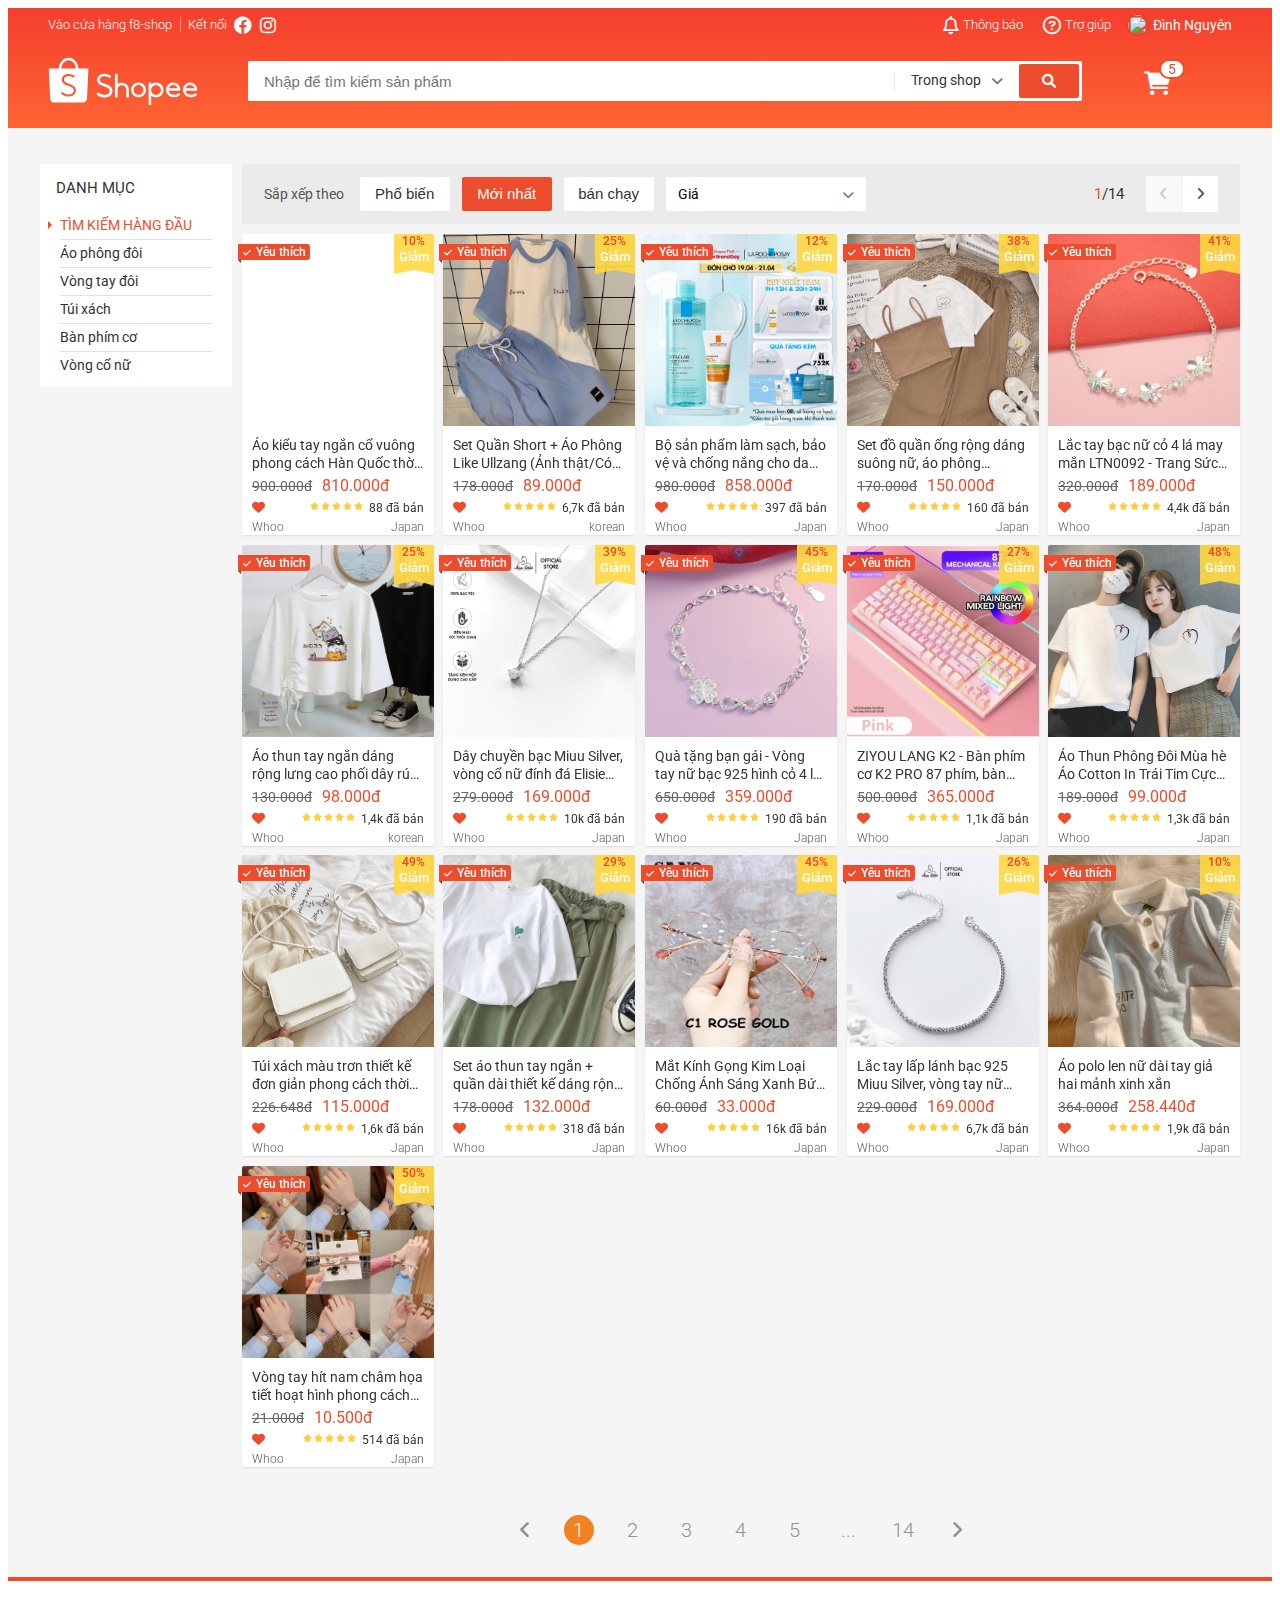
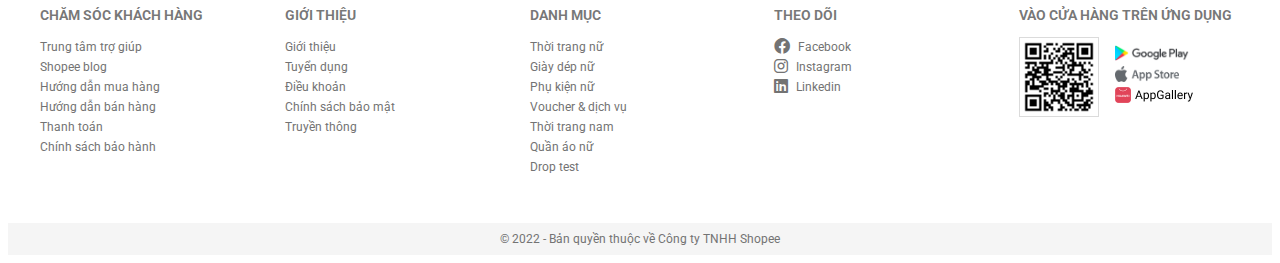
==== commit 267601f2: "three" ====
--- a/index.html
+++ b/index.html
@@ -13,7 +13,8 @@
     <link rel="preconnect" href="https://fonts.gstatic.com" crossorigin>
     <link rel="stylesheet" href="./assets/fonts/fontawesome-free-6.1.1-web/css/all.min.css">
     <link href="https://fonts.googleapis.com/css2?family=Roboto:ital,wght@0,300;0,400;0,500;1,700&display=swap" rel="stylesheet">
-    <title>Document</title>
+    <title>shoppe</title>
+    <link rel="icon" href="./assets/img/logo.png" type="image/x-icon" />
 </head>
 <body>
     <div class="app">
@@ -369,7 +370,7 @@
                                  <a href="#" class="category-item__link">TÌM KIẾM HÀNG ĐẦU</a>
                              </li>
                              <li class="category-item">
-                                <a href="#" class="category-item__link">Áo phông đôi</a>
+                                <a href="./ao_phong.html" class="category-item__link">Áo phông đôi</a>
                              </li>
                              <li class="category-item ">
                                  <a href="#" class="category-item__link">Vòng tay đôi</a>
@@ -429,88 +430,73 @@
                         <nav class="mobile-category">
                             <ul class="mobile-category__list">
                                 <li class="mobile-category__item">
-                                    <a href="" class="mobile-category__link">Dung cu & thiet bi ten ich Dung cu va</a>
-                                </li>
-                                <li class="mobile-category__item">
-                                    <a href="" class="mobile-category__link">Tien ich kinh te cao</a>
-                                </li>
-                                <li class="mobile-category__item">
-                                    <a href="" class="mobile-category__link">Tien ich kinh te cao</a>
-                                </li>
-                                <li class="mobile-category__item">
-                                    <a href="" class="mobile-category__link">Tien ich kinh te cao</a>
-                                </li>
-                                <li class="mobile-category__item">
-                                    <a href="" class="mobile-category__link">Tien ich kinh te cao</a>
-                                </li>
-                                <li class="mobile-category__item">
-                                    <a href="" class="mobile-category__link">Tien ich kinh te cao</a>
-                                </li>
-                                <li class="mobile-category__item">
-                                    <a href="" class="mobile-category__link">Tien ich kinh te cao</a>
-                                </li>
-                                <li class="mobile-category__item">
-                                    <a href="" class="mobile-category__link">Tien ich kinh te cao</a>
-                                </li>
-                                <li class="mobile-category__item">
-                                    <a href="" class="mobile-category__link">Tien ich kinh te cao</a>
-                                </li>
-                                <li class="mobile-category__item">
-                                    <a href="" class="mobile-category__link">Tien ich kinh te cao</a>
-                                </li>
-                                <li class="mobile-category__item">
-                                    <a href="" class="mobile-category__link">Tien ich kinh te cao</a>
-                                </li>
-                                <li class="mobile-category__item">
-                                    <a href="" class="mobile-category__link">Tien ich kinh te cao</a>
-                                </li>
-                                <li class="mobile-category__item">
-                                    <a href="" class="mobile-category__link">Tien ich kinh te cao</a>
-                                </li>
-                                <li class="mobile-category__item">
-                                    <a href="" class="mobile-category__link">Tien ich kinh te cao</a>
-                                </li>
-                                <li class="mobile-category__item">
-                                    <a href="" class="mobile-category__link">Tien ich kinh te cao</a>
-                                </li>
-                                <li class="mobile-category__item">
-                                    <a href="" class="mobile-category__link">Tien ich kinh te cao</a>
-                                </li>
-                                <li class="mobile-category__item">
-                                    <a href="" class="mobile-category__link">Tien ich kinh te cao</a>
-                                </li>
-                                <li class="mobile-category__item">
-                                    <a href="" class="mobile-category__link">Tien ich kinh te cao</a>
-                                </li>
-                                <li class="mobile-category__item">
-                                    <a href="" class="mobile-category__link">Tien ich kinh te cao</a>
-                                </li>
-                                <li class="mobile-category__item">
-                                    <a href="" class="mobile-category__link">Tien ich kinh te cao</a>
-                                </li>
-                                <li class="mobile-category__item">
-                                    <a href="" class="mobile-category__link">Tien ich kinh te cao</a>
-                                </li>
-                                <li class="mobile-category__item">
-                                    <a href="" class="mobile-category__link">Tien ich kinh te cao</a>
-                                </li>
-                                <li class="mobile-category__item">
-                                    <a href="" class="mobile-category__link">Tien ich kinh te cao</a>
-                                </li>
-                                <li class="mobile-category__item">
-                                    <a href="" class="mobile-category__link">Tien ich kinh te cao</a>
-                                </li>
-                                <li class="mobile-category__item">
-                                    <a href="" class="mobile-category__link">Tien ich kinh te cao</a>
-                                </li>
-                                <li class="mobile-category__item">
-                                    <a href="" class="mobile-category__link">Tien ich kinh te cao</a>
-                                </li>
-                                <li class="mobile-category__item">
-                                    <a href="" class="mobile-category__link">Tien ich kinh te cao</a>
-                                </li>
-                                <li class="mobile-category__item">
-                                    <a href="" class="mobile-category__link">Tien ich kinh te cao</a>
+                                    <a href="./ao_phong.html" class="mobile-category__link">Áo phông</a>
+                                </li>
+                                <li class="mobile-category__item">
+                                    <a href="" class="mobile-category__link">Giày/Dép</a>
+                                </li>
+                                <li class="mobile-category__item">
+                                    <a href="" class="mobile-category__link">Áo Croptop</a>
+                                </li>
+                                <li class="mobile-category__item">
+                                    <a href="" class="mobile-category__link">Túi Xách Nữ</a>
+                                </li>
+                                <li class="mobile-category__item">
+                                    <a href="" class="mobile-category__link">Áo Khoác</a>
+                                </li>
+                                <li class="mobile-category__item">
+                                    <a href="" class="mobile-category__link">Đồ ngủ</a>
+                                </li>
+                                <li class="mobile-category__item">
+                                    <a href="" class="mobile-category__link">Dụng cụ & Phụ kiện Làm đẹp</a>
+                                </li>
+                                <li class="mobile-category__item">
+                                    <a href="" class="mobile-category__link">Nước hoa</a>
+                                </li>
+                                <li class="mobile-category__item">
+                                    <a href="" class="mobile-category__link">Giày Oxfords & Giày Buộc Dây</a>
+                                </li>
+                                <li class="mobile-category__item">
+                                    <a href="" class="mobile-category__link">Giày Sục</a>
+                                </li>
+                                <li class="mobile-category__item">
+                                    <a href="" class="mobile-category__link">Giày Thể Thao/ Sneakers</a>
+                                </li>
+                                <li class="mobile-category__item">
+                                    <a href="" class="mobile-category__link">Bốt</a>
+                                </li>
+                                <li class="mobile-category__item">
+                                    <a href="" class="mobile-category__link">Ví/Bóp Nữ</a>
+                                </li>
+                                <li class="mobile-category__item">
+                                    <a href="" class="mobile-category__link">Túi Đeo Chéo & Túi Đeo Vai</a>
+                                </li>
+                                <li class="mobile-category__item">
+                                    <a href="" class="mobile-category__link">Ví Dự Tiệc & Ví Cầm Tay</a>
+                                </li>
+                                <li class="mobile-category__item">
+                                    <a href="" class="mobile-category__link">Cặp Laptop</a>
+                                </li>
+                                <li class="mobile-category__item">
+                                    <a href="" class="mobile-category__link">Đồ lót</a>
+                                </li>
+                                <li class="mobile-category__item">
+                                    <a href="" class="mobile-category__link">Đồ đôi</a>
+                                </li>
+                                <li class="mobile-category__item">
+                                    <a href="" class="mobile-category__link">Vòng tay & Lắc tay</a>
+                                </li>
+                                <li class="mobile-category__item">
+                                    <a href="" class="mobile-category__link"> Phụ kiện tóc</a>
+                                </li>
+                                <li class="mobile-category__item">
+                                    <a href="" class="mobile-category__link">Dây chuyền</a>
+                                </li>
+                                <li class="mobile-category__item">
+                                    <a href="" class="mobile-category__link">Kính mắt</a>
+                                </li>
+                                <li class="mobile-category__item">
+                                    <a href="" class="mobile-category__link">Chân váy</a>
                                 </li>
                             </ul>
                         </nav>
--- a/assets/css/base.css
+++ b/assets/css/base.css
@@ -218,7 +218,8 @@
 
 .pagination-item--active .pagination-item__link{
     color:var(--white-color);
-    background-color: var(--primary-color);
+    background-color: #f18121;
+    border-radius: 50%;
 }
 
 .pagination-item--active .pagination-item__link:hover{
@@ -232,7 +233,7 @@
     font-size: 2rem;
     font-weight: 300;
     color:#939393;
-    min-width: 40px;
+    min-width: 30px;
     height: var(--height);
     line-height: var(--height);
     text-align: center;
--- a/assets/css/main.css
+++ b/assets/css/main.css
@@ -1017,6 +1017,7 @@
 
 .category-item--active .category-item__link{
     color: var(--primary-color);
+    text-transform:uppercase;
 
 }
 
--- a/assets/css/responsive.css
+++ b/assets/css/responsive.css
@@ -106,13 +106,13 @@
     }
 
     .pagination-item{
-        margin: 0 14px;
+        margin: 0 8px;
     }
 
     .pagination-item__link{
         --height:28px;
         font-size: 1.6rem;
-        min-width: 36px;
+        min-width: 28px;
         color: red;
     }
     .app__content{
